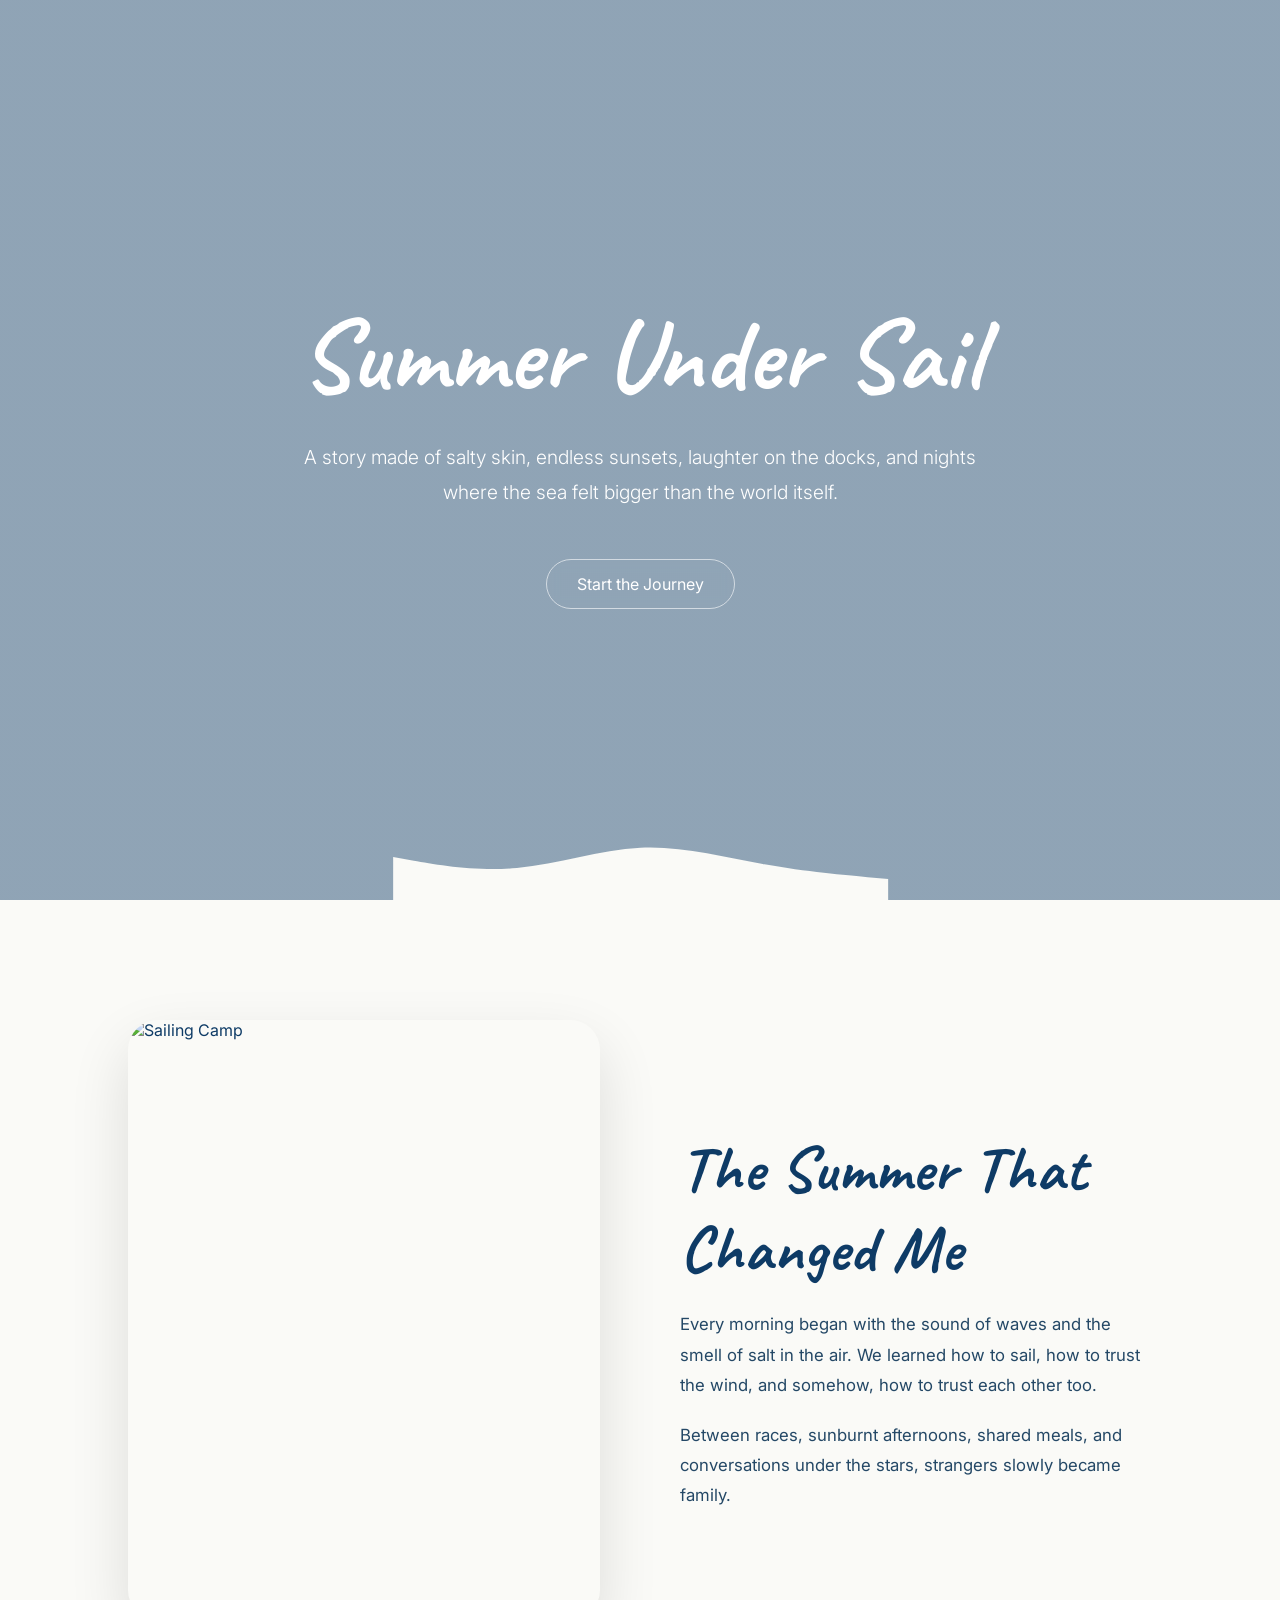
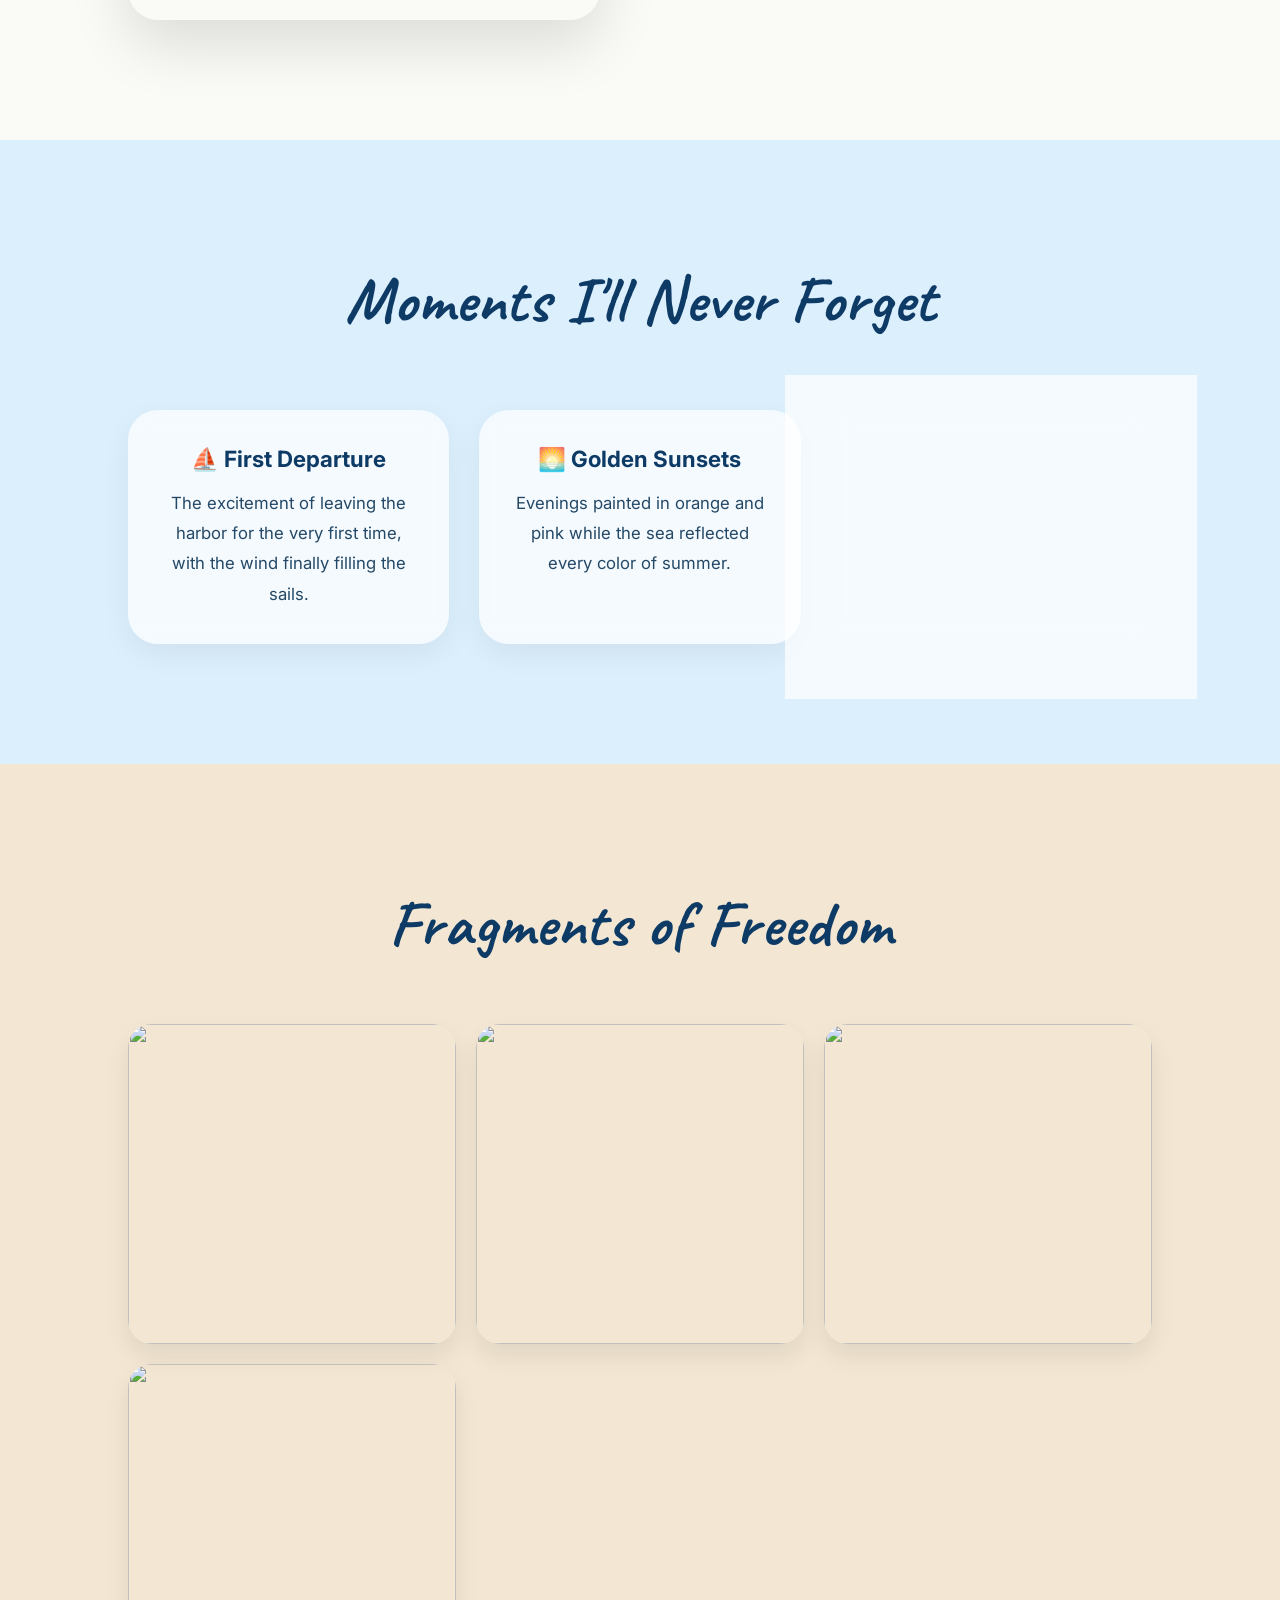
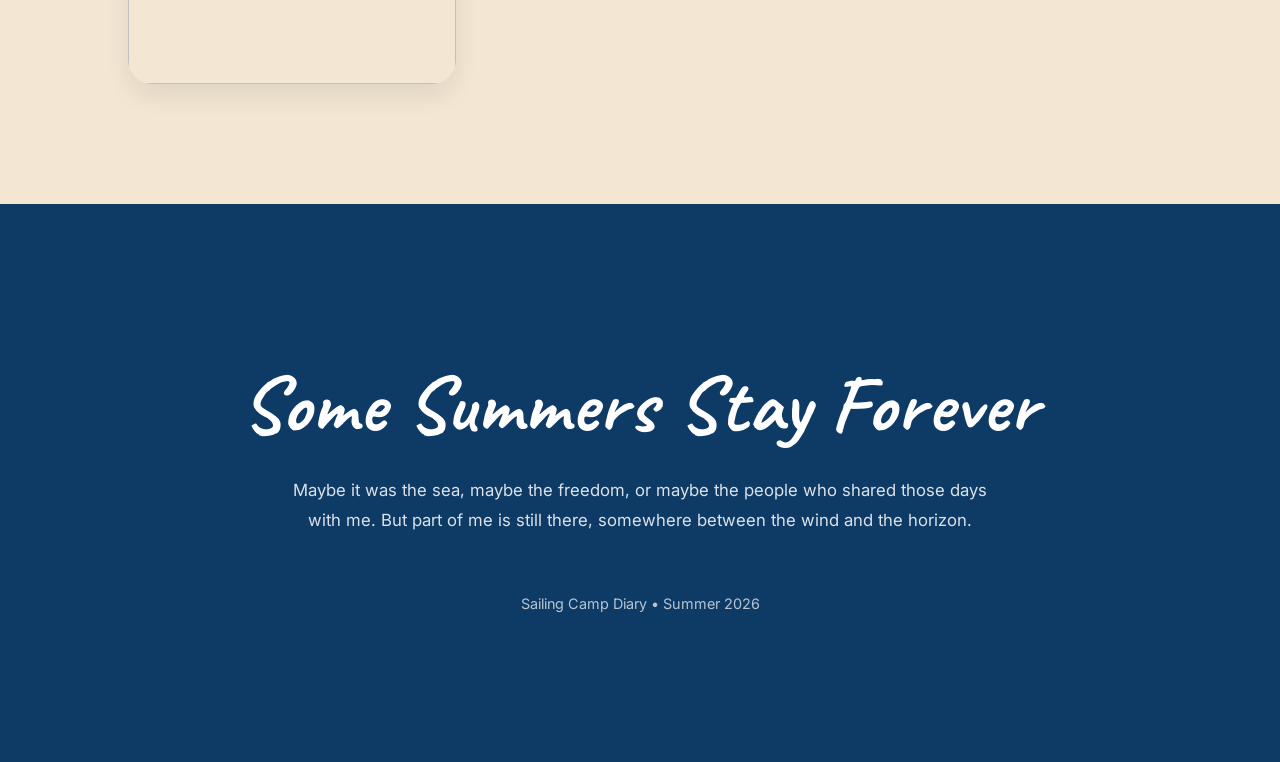
==== index.html @ 92e9aeca "Add files via upload" ====
<!DOCTYPE html>
<html lang="en">
<head>
  <meta charset="UTF-8" />
  <meta name="viewport" content="width=device-width, initial-scale=1.0"/>
  <title>Sailing Summer Diary</title>

  <!-- Google Fonts -->
  <link rel="preconnect" href="https://fonts.googleapis.com">
  <link rel="preconnect" href="https://fonts.gstatic.com" crossorigin>
  <link href="https://fonts.googleapis.com/css2?family=Caveat:wght@500;700&family=Inter:wght@300;400;500;600&display=swap" rel="stylesheet">

  <style>
    *{
      margin:0;
      padding:0;
      box-sizing:border-box;
    }

    html{
      scroll-behavior:smooth;
    }

    body{
      font-family:'Inter', sans-serif;
      background:#FAFAF7;
      color:#0E3B66;
      overflow-x:hidden;
    }

    :root{
      --ocean:#0E3B66;
      --sky:#DCEFFD;
      --white:#FAFAF7;
      --sand:#F3E7D3;
    }

    section{
      position:relative;
      padding:120px 10%;
    }

    h1,h2{
      font-family:'Caveat', cursive;
      letter-spacing:1px;
    }

    p{
      line-height:1.8;
      font-size:1.05rem;
      color:#244866;
    }

    /* HERO */

    .hero{
      min-height:100vh;
      display:flex;
      align-items:center;
      justify-content:center;
      text-align:center;
      background:
        linear-gradient(rgba(14,59,102,0.45), rgba(14,59,102,0.45)),
        url('https://images.unsplash.com/photo-1507525428034-b723cf961d3e?auto=format&fit=crop&w=1600&q=80');
      background-size:cover;
      background-position:center;
      color:white;
    }

    .hero-content{
      max-width:900px;
      animation:fadeUp 1.4s ease;
    }

    .hero h1{
      font-size:clamp(4rem, 8vw, 7rem);
      margin-bottom:20px;
    }

    .hero p{
      color:white;
      font-size:1.2rem;
      max-width:700px;
      margin:auto;
      font-weight:300;
    }

    .scroll-btn{
      margin-top:50px;
      display:inline-block;
      padding:14px 30px;
      border:1px solid rgba(255,255,255,0.6);
      border-radius:50px;
      color:white;
      text-decoration:none;
      transition:0.4s;
      backdrop-filter:blur(6px);
    }

    .scroll-btn:hover{
      background:white;
      color:var(--ocean);
    }

    /* WAVES */

    .wave{
      position:absolute;
      bottom:-1px;
      left:0;
      width:100%;
      overflow:hidden;
      line-height:0;
    }

    .wave svg{
      display:block;
      width:calc(100% + 1.3px);
      height:110px;
    }

    /* STORY SECTION */

    .story{
      background:var(--white);
      display:grid;
      grid-template-columns:1fr 1fr;
      gap:80px;
      align-items:center;
    }

    .story img{
      width:100%;
      height:600px;
      object-fit:cover;
      border-radius:30px;
      box-shadow:0 25px 60px rgba(0,0,0,0.12);
    }

    .story h2{
      font-size:4rem;
      margin-bottom:20px;
    }

    /* MEMORIES */

    .memories{
      background:var(--sky);
      text-align:center;
    }

    .memories h2{
      font-size:4rem;
      margin-bottom:20px;
    }

    .cards{
      margin-top:70px;
      display:grid;
      grid-template-columns:repeat(auto-fit,minmax(260px,1fr));
      gap:30px;
    }

    .card{
      background:rgba(255,255,255,0.7);
      padding:35px;
      border-radius:30px;
      backdrop-filter:blur(10px);
      transition:0.4s ease;
      box-shadow:0 10px 30px rgba(0,0,0,0.06);
    }

    .card:hover{
      transform:translateY(-10px);
    }

    .card h3{
      margin-bottom:15px;
      font-size:1.4rem;
    }

    /* GALLERY */

    .gallery{
      background:var(--sand);
      text-align:center;
    }

    .gallery h2{
      font-size:4rem;
      margin-bottom:60px;
    }

    .gallery-grid{
      display:grid;
      grid-template-columns:repeat(auto-fit,minmax(250px,1fr));
      gap:20px;
    }

    .gallery-grid img{
      width:100%;
      height:320px;
      object-fit:cover;
      border-radius:24px;
      transition:0.5s;
      box-shadow:0 12px 25px rgba(0,0,0,0.08);
    }

    .gallery-grid img:hover{
      transform:scale(1.03);
    }

    /* FINAL */

    .final{
      background:var(--ocean);
      color:white;
      text-align:center;
      padding:150px 10%;
    }

    .final h2{
      font-size:5rem;
      margin-bottom:20px;
    }

    .final p{
      color:rgba(255,255,255,0.85);
      max-width:700px;
      margin:auto;
    }

    footer{
      margin-top:60px;
      opacity:0.7;
      font-size:0.9rem;
    }

    /* ANIMATIONS */

    @keyframes fadeUp{
      from{
        opacity:0;
        transform:translateY(40px);
      }
      to{
        opacity:1;
        transform:translateY(0);
      }
    }

    .reveal{
      opacity:0;
      transform:translateY(40px);
      transition:1s ease;
    }

    .reveal.active{
      opacity:1;
      transform:translateY(0);
    }

    /* RESPONSIVE */

    @media(max-width:900px){

      section{
        padding:90px 8%;
      }

      .story{
        grid-template-columns:1fr;
      }

      .story img{
        height:450px;
      }

      .hero h1{
        font-size:4.5rem;
      }

      .story h2,
      .memories h2,
      .gallery h2,
      .final h2{
        font-size:3rem;
      }
    }

  </style>
</head>

<body>

  <!-- HERO -->

  <section class="hero">

    <div class="hero-content">
      <h1>Summer Under Sail</h1>

      <p>
        A story made of salty skin, endless sunsets, laughter on the docks,
        and nights where the sea felt bigger than the world itself.
      </p>

      <a href="#story" class="scroll-btn">Start the Journey</a>
    </div>

    <div class="wave">
      <svg viewBox="0 0 1440 320">
        <path fill="#FAFAF7" fill-opacity="1"
          d="M0,192L60,202.7C120,213,240,235,360,224C480,213,600,171,720,165.3C840,160,960,192,1080,213.3C1200,235,1320,245,1380,250.7L1440,256L1440,320L0,320Z">
        </path>
      </svg>
    </div>

  </section>

  <!-- STORY -->

  <section class="story reveal" id="story">

    <img src="https://images.unsplash.com/photo-1500375592092-40eb2168fd21?auto=format&fit=crop&w=1000&q=80" alt="Sailing Camp">

    <div>
      <h2>The Summer That Changed Me</h2>

      <p>
        Every morning began with the sound of waves and the smell of salt in the air.
        We learned how to sail, how to trust the wind, and somehow,
        how to trust each other too.
      </p>

      <br>

      <p>
        Between races, sunburnt afternoons, shared meals,
        and conversations under the stars,
        strangers slowly became family.
      </p>
    </div>

  </section>

  <!-- MEMORIES -->

  <section class="memories reveal">

    <h2>Moments I'll Never Forget</h2>

    <div class="cards">

      <div class="card">
        <h3>⛵ First Departure</h3>
        <p>
          The excitement of leaving the harbor for the very first time,
          with the wind finally filling the sails.
        </p>
      </div>

      <div class="card">
        <h3>🌅 Golden Sunsets</h3>
        <p>
          Evenings painted in orange and pink while the sea reflected every color of summer.
        </p>
      </div>

      <div class="card">
        <h3>🌊 Midnight Talks</h3>
        <p>
          Sitting near the beach at night, talking for hours while listening to the waves.
        </p>
      </div>

    </div>

  </section>

  <!-- GALLERY -->

  <section class="gallery reveal">

    <h2>Fragments of Freedom</h2>

    <div class="gallery-grid">

      <img src="https://images.unsplash.com/photo-1493558103817-58b2924bce98?auto=format&fit=crop&w=800&q=80" alt="">
      <img src="https://images.unsplash.com/photo-1506744038136-46273834b3fb?auto=format&fit=crop&w=800&q=80" alt="">
      <img src="https://images.unsplash.com/photo-1507525428034-b723cf961d3e?auto=format&fit=crop&w=800&q=80" alt="">
      <img src="https://images.unsplash.com/photo-1519046904884-53103b34b206?auto=format&fit=crop&w=800&q=80" alt="">

    </div>

  </section>

  <!-- FINAL -->

  <section class="final reveal">

    <h2>Some Summers Stay Forever</h2>

    <p>
      Maybe it was the sea, maybe the freedom,
      or maybe the people who shared those days with me.
      But part of me is still there,
      somewhere between the wind and the horizon.
    </p>

    <footer>
      Sailing Camp Diary • Summer 2026
    </footer>

  </section>

  <script>
    const reveals = document.querySelectorAll(".reveal");

    window.addEventListener("scroll", () => {
      reveals.forEach(section => {
        const top = section.getBoundingClientRect().top;
        const windowHeight = window.innerHeight;

        if(top < windowHeight - 100){
          section.classList.add("active");
        }
      });
    });
  </script>

</body>
</html>
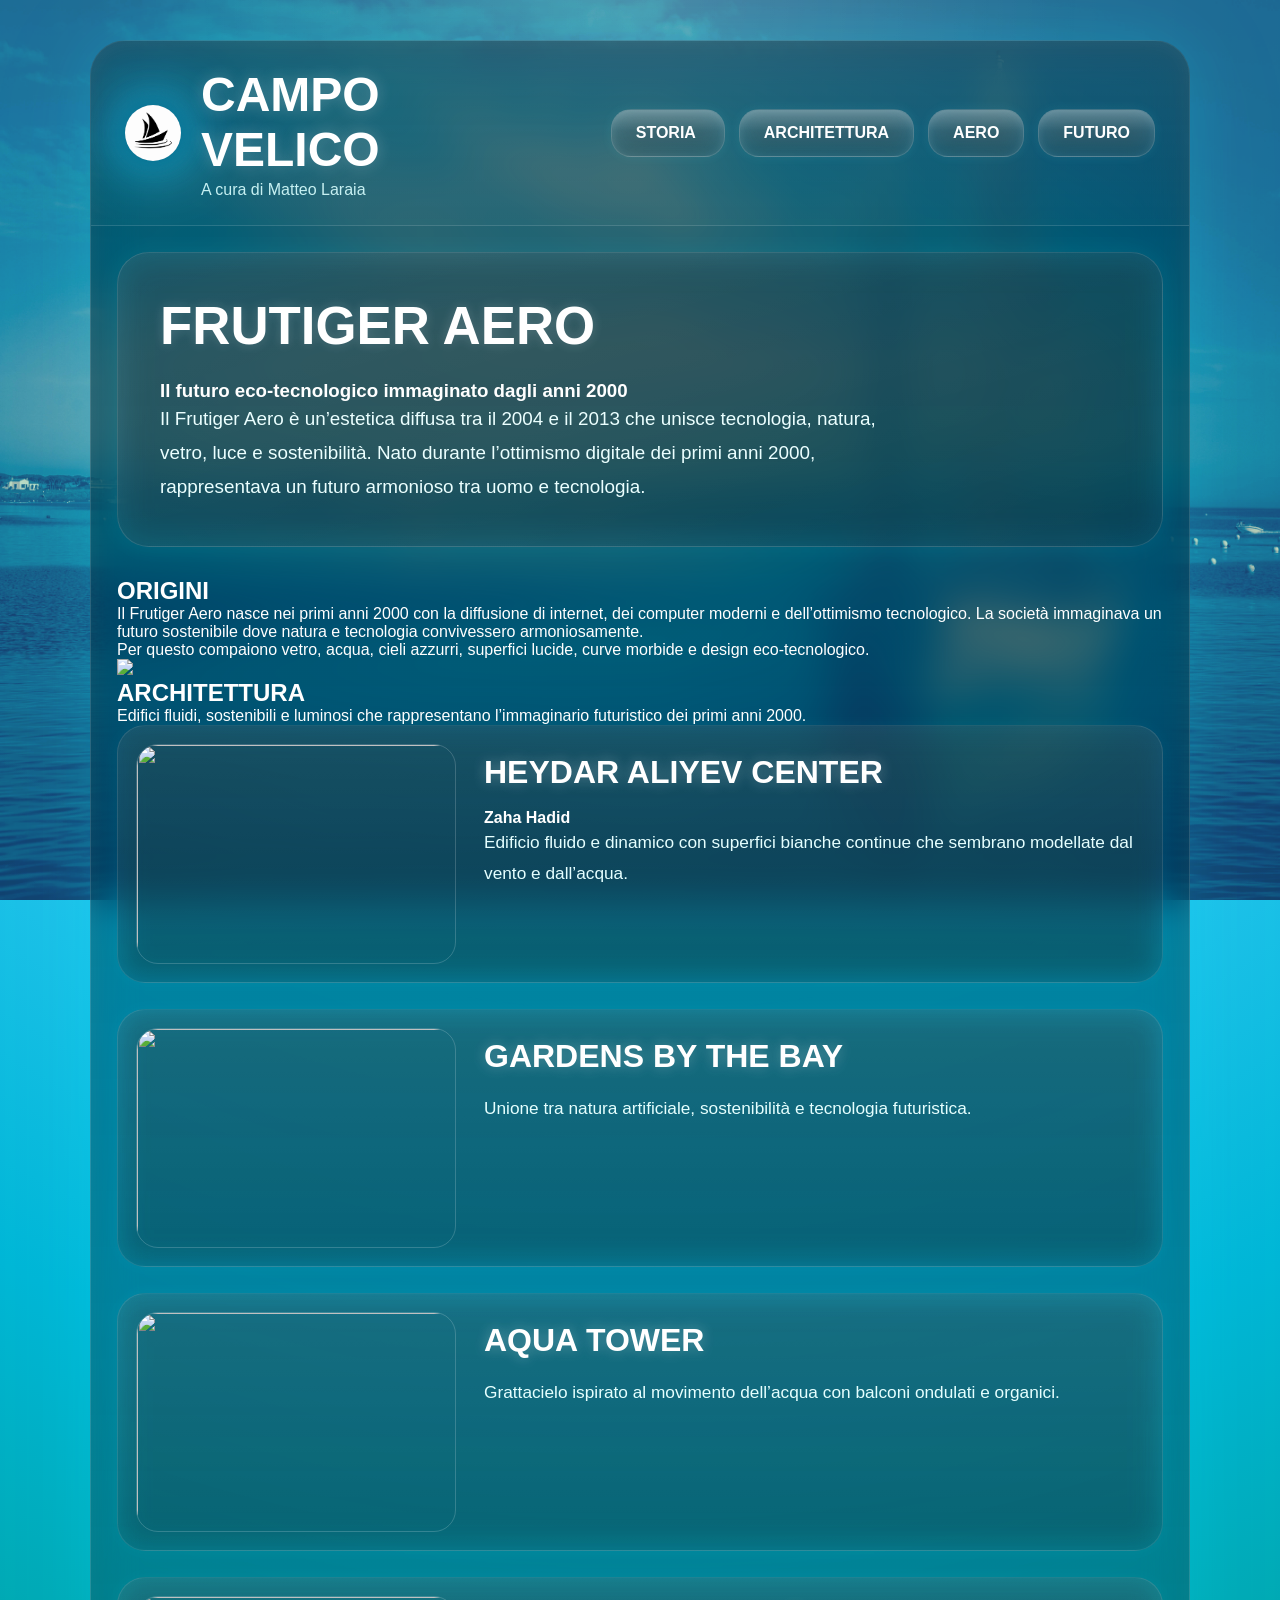
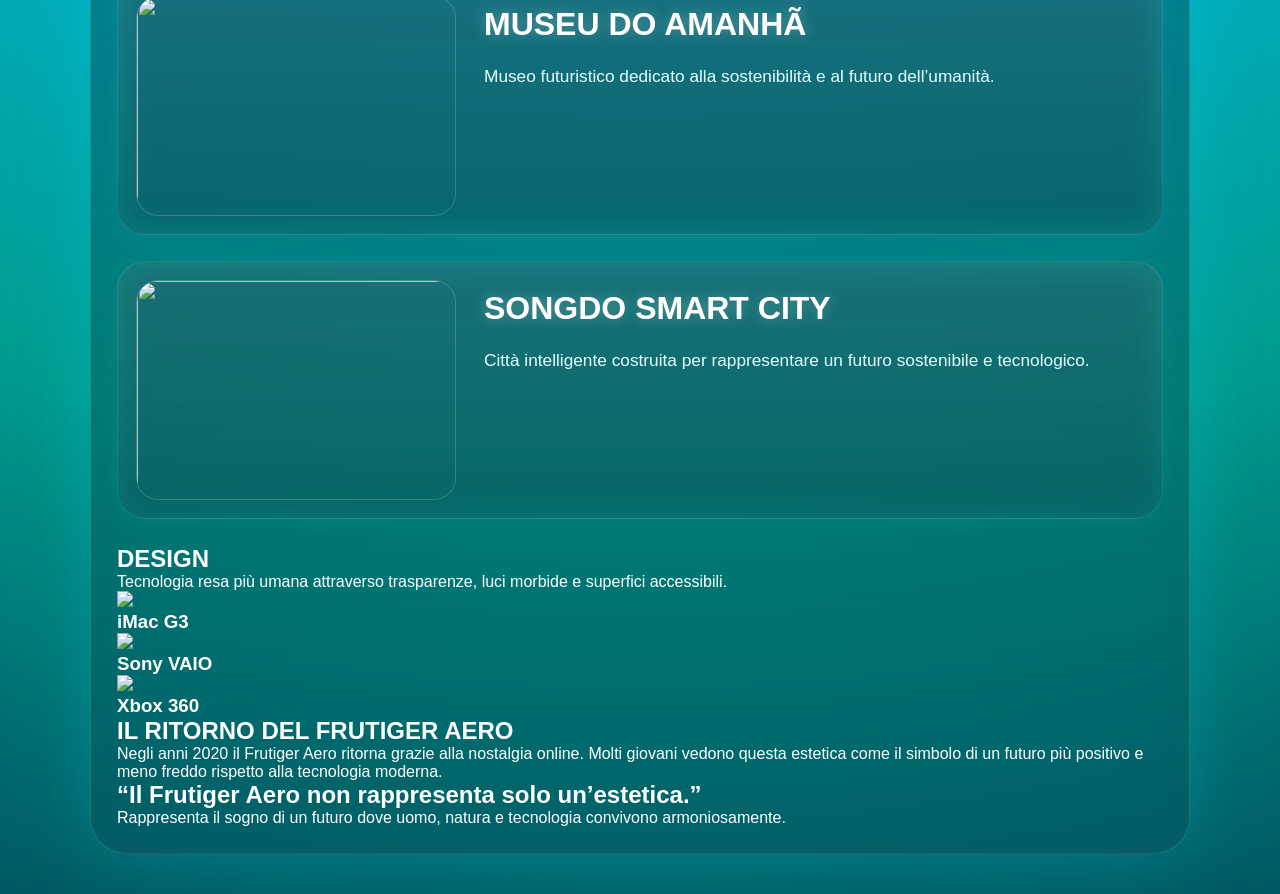
==== commit 95a7917c: "Add files via upload" ====
--- a/index.html
+++ b/index.html
@@ -1,433 +1,276 @@
 <!DOCTYPE html>
-<html lang="en">
-<head>
-  <meta charset="UTF-8" />
-  <meta name="viewport" content="width=device-width, initial-scale=1.0"/>
-  <title>Sailing Summer Diary</title>
-
-  <!-- Google Fonts -->
-  <link rel="preconnect" href="https://fonts.googleapis.com">
-  <link rel="preconnect" href="https://fonts.gstatic.com" crossorigin>
-  <link href="https://fonts.googleapis.com/css2?family=Caveat:wght@500;700&family=Inter:wght@300;400;500;600&display=swap" rel="stylesheet">
-
-  <style>
-    *{
-      margin:0;
-      padding:0;
-      box-sizing:border-box;
-    }
-
-    html{
-      scroll-behavior:smooth;
-    }
-
-    body{
-      font-family:'Inter', sans-serif;
-      background:#FAFAF7;
-      color:#0E3B66;
-      overflow-x:hidden;
-    }
-
-    :root{
-      --ocean:#0E3B66;
-      --sky:#DCEFFD;
-      --white:#FAFAF7;
-      --sand:#F3E7D3;
-    }
-
-    section{
-      position:relative;
-      padding:120px 10%;
-    }
-
-    h1,h2{
-      font-family:'Caveat', cursive;
-      letter-spacing:1px;
-    }
-
-    p{
-      line-height:1.8;
-      font-size:1.05rem;
-      color:#244866;
-    }
-
-    /* HERO */
-
-    .hero{
-      min-height:100vh;
-      display:flex;
-      align-items:center;
-      justify-content:center;
-      text-align:center;
-      background:
-        linear-gradient(rgba(14,59,102,0.45), rgba(14,59,102,0.45)),
-        url('https://images.unsplash.com/photo-1507525428034-b723cf961d3e?auto=format&fit=crop&w=1600&q=80');
-      background-size:cover;
-      background-position:center;
-      color:white;
-    }
-
-    .hero-content{
-      max-width:900px;
-      animation:fadeUp 1.4s ease;
-    }
-
-    .hero h1{
-      font-size:clamp(4rem, 8vw, 7rem);
-      margin-bottom:20px;
-    }
-
-    .hero p{
-      color:white;
-      font-size:1.2rem;
-      max-width:700px;
-      margin:auto;
-      font-weight:300;
-    }
-
-    .scroll-btn{
-      margin-top:50px;
-      display:inline-block;
-      padding:14px 30px;
-      border:1px solid rgba(255,255,255,0.6);
-      border-radius:50px;
-      color:white;
-      text-decoration:none;
-      transition:0.4s;
-      backdrop-filter:blur(6px);
-    }
-
-    .scroll-btn:hover{
-      background:white;
-      color:var(--ocean);
-    }
-
-    /* WAVES */
-
-    .wave{
-      position:absolute;
-      bottom:-1px;
-      left:0;
-      width:100%;
-      overflow:hidden;
-      line-height:0;
-    }
-
-    .wave svg{
-      display:block;
-      width:calc(100% + 1.3px);
-      height:110px;
-    }
-
-    /* STORY SECTION */
-
-    .story{
-      background:var(--white);
-      display:grid;
-      grid-template-columns:1fr 1fr;
-      gap:80px;
-      align-items:center;
-    }
-
-    .story img{
-      width:100%;
-      height:600px;
-      object-fit:cover;
-      border-radius:30px;
-      box-shadow:0 25px 60px rgba(0,0,0,0.12);
-    }
-
-    .story h2{
-      font-size:4rem;
-      margin-bottom:20px;
-    }
-
-    /* MEMORIES */
-
-    .memories{
-      background:var(--sky);
-      text-align:center;
-    }
-
-    .memories h2{
-      font-size:4rem;
-      margin-bottom:20px;
-    }
-
-    .cards{
-      margin-top:70px;
-      display:grid;
-      grid-template-columns:repeat(auto-fit,minmax(260px,1fr));
-      gap:30px;
-    }
-
-    .card{
-      background:rgba(255,255,255,0.7);
-      padding:35px;
-      border-radius:30px;
-      backdrop-filter:blur(10px);
-      transition:0.4s ease;
-      box-shadow:0 10px 30px rgba(0,0,0,0.06);
-    }
-
-    .card:hover{
-      transform:translateY(-10px);
-    }
-
-    .card h3{
-      margin-bottom:15px;
-      font-size:1.4rem;
-    }
-
-    /* GALLERY */
-
-    .gallery{
-      background:var(--sand);
-      text-align:center;
-    }
-
-    .gallery h2{
-      font-size:4rem;
-      margin-bottom:60px;
-    }
-
-    .gallery-grid{
-      display:grid;
-      grid-template-columns:repeat(auto-fit,minmax(250px,1fr));
-      gap:20px;
-    }
-
-    .gallery-grid img{
-      width:100%;
-      height:320px;
-      object-fit:cover;
-      border-radius:24px;
-      transition:0.5s;
-      box-shadow:0 12px 25px rgba(0,0,0,0.08);
-    }
-
-    .gallery-grid img:hover{
-      transform:scale(1.03);
-    }
-
-    /* FINAL */
-
-    .final{
-      background:var(--ocean);
-      color:white;
-      text-align:center;
-      padding:150px 10%;
-    }
-
-    .final h2{
-      font-size:5rem;
-      margin-bottom:20px;
-    }
-
-    .final p{
-      color:rgba(255,255,255,0.85);
-      max-width:700px;
-      margin:auto;
-    }
-
-    footer{
-      margin-top:60px;
-      opacity:0.7;
-      font-size:0.9rem;
-    }
-
-    /* ANIMATIONS */
-
-    @keyframes fadeUp{
-      from{
-        opacity:0;
-        transform:translateY(40px);
-      }
-      to{
-        opacity:1;
-        transform:translateY(0);
-      }
-    }
-
-    .reveal{
-      opacity:0;
-      transform:translateY(40px);
-      transition:1s ease;
-    }
-
-    .reveal.active{
-      opacity:1;
-      transform:translateY(0);
-    }
-
-    /* RESPONSIVE */
-
-    @media(max-width:900px){
-
-      section{
-        padding:90px 8%;
-      }
-
-      .story{
-        grid-template-columns:1fr;
-      }
-
-      .story img{
-        height:450px;
-      }
-
-      .hero h1{
-        font-size:4.5rem;
-      }
-
-      .story h2,
-      .memories h2,
-      .gallery h2,
-      .final h2{
-        font-size:3rem;
-      }
-    }
-
-  </style>
-</head>
-
-<body>
-
-  <!-- HERO -->
-
-  <section class="hero">
-
-    <div class="hero-content">
-      <h1>Summer Under Sail</h1>
-
-      <p>
-        A story made of salty skin, endless sunsets, laughter on the docks,
-        and nights where the sea felt bigger than the world itself.
-      </p>
-
-      <a href="#story" class="scroll-btn">Start the Journey</a>
+<html lang="it">
+  <head>
+    <meta charset="UTF-8" />
+    <meta name="viewport" content="width=device-width, initial-scale=1.0" />
+    <title>Campo Velico</title>
+    <link rel="stylesheet" href="index.css" />
+  </head>
+
+  <body>
+<!-- INTRO ANIMATION -->
+<div class="intro">
+  <div class="zoom-scene">
+  <div class="intro-grid">
+  <div></div>
+  <div></div>
+  <div></div>
+  <div></div>
+  <div></div>
+  <div></div>
+  <div></div>
+  <div></div>
+  <div></div>
+</div>
+    <img src="Logo Intro.png" alt="Logo" class="intro-logo" />
+  </div>
+</div>
+    <div class="bg-overlay"></div>
+    <div class="bubble bubble1"></div>
+    <div class="bubble bubble2"></div>
+    <div class="bubble bubble3"></div>
+
+    <div class="window">
+      <header class="topbar">
+        <div class="logo-section">
+          <div class="logo-glow">&nbsp;</div>
+
+          <div>
+            <h1>CAMPO&nbsp;&nbsp;</h1>
+            <h1>VELICO&nbsp; </h1>
+<p>A cura di Matteo Laraia</p>
+          </div>
+        </div>
+
+        <nav>
+          <a href="#">STORIA&nbsp;</a>
+          <a href="#">ARCHITETTURA</a>
+          <a href="#">AERO</a>
+          <a href="#">FUTURO</a>
+        </nav>
+      </header>
+
+      <div class="layout">
+
+        <main>
+<!-- HERO -->
+
+<section class="hero" id="home">
+
+<div class="hero-glow"></div>
+
+<h2>FRUTIGER AERO</h2>
+
+<h3>Il futuro eco-tecnologico immaginato dagli anni 2000</h3>
+
+<p>
+Il Frutiger Aero è un’estetica diffusa tra il 2004 e il 2013 che unisce
+tecnologia, natura, vetro, luce e sostenibilità.
+Nato durante l’ottimismo digitale dei primi anni 2000,
+rappresentava un futuro armonioso tra uomo e tecnologia.
+</p>
+
+</section>
+
+<!-- ORIGINI -->
+
+<section class="immersive-section" id="origini">
+
+<div class="section-text">
+
+<h2>ORIGINI</h2>
+
+<p>
+Il Frutiger Aero nasce nei primi anni 2000 con la diffusione di internet,
+dei computer moderni e dell’ottimismo tecnologico.
+La società immaginava un futuro sostenibile dove natura e tecnologia convivessero armoniosamente.
+</p>
+
+<p>
+Per questo compaiono vetro, acqua, cieli azzurri,
+superfici lucide, curve morbide e design eco-tecnologico.
+</p>
+
+</div>
+
+<div class="section-image">
+
+<img src="https://images.unsplash.com/photo-1494526585095-c41746248156?q=80&w=1400&auto=format&fit=crop">
+
+</div>
+
+</section>
+
+<!-- ARCHITETTURA -->
+
+<section class="section-title" id="architettura">
+
+<h2>ARCHITETTURA</h2>
+
+<p>
+Edifici fluidi, sostenibili e luminosi che rappresentano
+l’immaginario futuristico dei primi anni 2000.
+</p>
+
+</section>
+
+<section class="card large-card">
+
+<img src="https://images.unsplash.com/photo-1511818966892-d7d671e672a2?q=80&w=1200&auto=format&fit=crop">
+
+<div class="card-text">
+
+<h3>HEYDAR ALIYEV CENTER</h3>
+
+<h4>Zaha Hadid</h4>
+
+<p>
+Edificio fluido e dinamico con superfici bianche continue
+che sembrano modellate dal vento e dall’acqua.
+</p>
+
+</div>
+
+</section>
+
+<section class="card large-card">
+
+<img src="https://images.unsplash.com/photo-1525625293386-3f8f99389edd?q=80&w=1200&auto=format&fit=crop">
+
+<div class="card-text">
+
+<h3>GARDENS BY THE BAY</h3>
+
+<p>
+Unione tra natura artificiale, sostenibilità e tecnologia futuristica.
+</p>
+
+</div>
+
+</section>
+
+<section class="card large-card">
+
+<img src="https://images.unsplash.com/photo-1479839672679-a46483c0e7c8?q=80&w=1200&auto=format&fit=crop">
+
+<div class="card-text">
+
+<h3>AQUA TOWER</h3>
+
+<p>
+Grattacielo ispirato al movimento dell’acqua
+con balconi ondulati e organici.
+</p>
+
+</div>
+
+</section>
+
+<section class="card large-card">
+
+<img src="https://images.unsplash.com/photo-1518005020951-eccb494ad742?q=80&w=1200&auto=format&fit=crop">
+
+<div class="card-text">
+
+<h3>MUSEU DO AMANHÃ</h3>
+
+<p>
+Museo futuristico dedicato alla sostenibilità
+e al futuro dell’umanità.
+</p>
+
+</div>
+
+</section>
+
+<section class="card large-card">
+
+<img src="https://images.unsplash.com/photo-1486406146926-c627a92ad1ab?q=80&w=1200&auto=format&fit=crop">
+
+<div class="card-text">
+
+<h3>SONGDO SMART CITY</h3>
+
+<p>
+Città intelligente costruita per rappresentare
+un futuro sostenibile e tecnologico.
+</p>
+
+</div>
+
+</section>
+
+<!-- DESIGN -->
+
+<section class="section-title" id="design">
+
+<h2>DESIGN</h2>
+
+<p>
+Tecnologia resa più umana attraverso trasparenze,
+luci morbide e superfici accessibili.
+</p>
+
+</section>
+
+<div class="design-grid">
+
+<div class="design-card">
+
+<img src="https://upload.wikimedia.org/wikipedia/commons/7/7b/IMac_G3_Bondi_Blue%2C_graphite%2C_flower_power%2C_indigo.jpg">
+
+<h3>iMac G3</h3>
+
+</div>
+
+<div class="design-card">
+
+<img src="https://upload.wikimedia.org/wikipedia/commons/0/05/Sony_Vaio.jpg">
+
+<h3>Sony VAIO</h3>
+
+</div>
+
+<div class="design-card">
+
+<img src="https://upload.wikimedia.org/wikipedia/commons/0/03/Xbox-360-Pro-wController.jpg">
+
+<h3>Xbox 360</h3>
+
+</div>
+
+</div>
+
+<!-- RITORNO -->
+
+<section class="return-section" id="ritorno">
+
+<h2>IL RITORNO DEL FRUTIGER AERO</h2>
+
+<p>
+Negli anni 2020 il Frutiger Aero ritorna grazie alla nostalgia online.
+Molti giovani vedono questa estetica come il simbolo
+di un futuro più positivo e meno freddo rispetto alla tecnologia moderna.
+</p>
+
+</section>
+
+<!-- FINALE -->
+
+<section class="final-section">
+
+<h2>
+“Il Frutiger Aero non rappresenta solo un’estetica.”
+</h2>
+
+<p>
+Rappresenta il sogno di un futuro dove uomo,
+natura e tecnologia convivono armoniosamente.
+</p>
+
+</section>
+        </main>
+      </div>
     </div>
-
-    <div class="wave">
-      <svg viewBox="0 0 1440 320">
-        <path fill="#FAFAF7" fill-opacity="1"
-          d="M0,192L60,202.7C120,213,240,235,360,224C480,213,600,171,720,165.3C840,160,960,192,1080,213.3C1200,235,1320,245,1380,250.7L1440,256L1440,320L0,320Z">
-        </path>
-      </svg>
-    </div>
-
-  </section>
-
-  <!-- STORY -->
-
-  <section class="story reveal" id="story">
-
-    <img src="https://images.unsplash.com/photo-1500375592092-40eb2168fd21?auto=format&fit=crop&w=1000&q=80" alt="Sailing Camp">
-
-    <div>
-      <h2>The Summer That Changed Me</h2>
-
-      <p>
-        Every morning began with the sound of waves and the smell of salt in the air.
-        We learned how to sail, how to trust the wind, and somehow,
-        how to trust each other too.
-      </p>
-
-      <br>
-
-      <p>
-        Between races, sunburnt afternoons, shared meals,
-        and conversations under the stars,
-        strangers slowly became family.
-      </p>
-    </div>
-
-  </section>
-
-  <!-- MEMORIES -->
-
-  <section class="memories reveal">
-
-    <h2>Moments I'll Never Forget</h2>
-
-    <div class="cards">
-
-      <div class="card">
-        <h3>⛵ First Departure</h3>
-        <p>
-          The excitement of leaving the harbor for the very first time,
-          with the wind finally filling the sails.
-        </p>
-      </div>
-
-      <div class="card">
-        <h3>🌅 Golden Sunsets</h3>
-        <p>
-          Evenings painted in orange and pink while the sea reflected every color of summer.
-        </p>
-      </div>
-
-      <div class="card">
-        <h3>🌊 Midnight Talks</h3>
-        <p>
-          Sitting near the beach at night, talking for hours while listening to the waves.
-        </p>
-      </div>
-
-    </div>
-
-  </section>
-
-  <!-- GALLERY -->
-
-  <section class="gallery reveal">
-
-    <h2>Fragments of Freedom</h2>
-
-    <div class="gallery-grid">
-
-      <img src="https://images.unsplash.com/photo-1493558103817-58b2924bce98?auto=format&fit=crop&w=800&q=80" alt="">
-      <img src="https://images.unsplash.com/photo-1506744038136-46273834b3fb?auto=format&fit=crop&w=800&q=80" alt="">
-      <img src="https://images.unsplash.com/photo-1507525428034-b723cf961d3e?auto=format&fit=crop&w=800&q=80" alt="">
-      <img src="https://images.unsplash.com/photo-1519046904884-53103b34b206?auto=format&fit=crop&w=800&q=80" alt="">
-
-    </div>
-
-  </section>
-
-  <!-- FINAL -->
-
-  <section class="final reveal">
-
-    <h2>Some Summers Stay Forever</h2>
-
-    <p>
-      Maybe it was the sea, maybe the freedom,
-      or maybe the people who shared those days with me.
-      But part of me is still there,
-      somewhere between the wind and the horizon.
-    </p>
-
-    <footer>
-      Sailing Camp Diary • Summer 2026
-    </footer>
-
-  </section>
-
-  <script>
-    const reveals = document.querySelectorAll(".reveal");
-
-    window.addEventListener("scroll", () => {
-      reveals.forEach(section => {
-        const top = section.getBoundingClientRect().top;
-        const windowHeight = window.innerHeight;
-
-        if(top < windowHeight - 100){
-          section.classList.add("active");
-        }
-      });
-    });
-  </script>
-
-</body>
-</html>+  </body>
+</html>
--- a/index.css
+++ b/index.css
@@ -0,0 +1,759 @@
+* {
+  margin: 0;
+  padding: 0;
+  box-sizing: border-box;
+}
+
+body {
+  font-family: Trebuchet MS, sans-serif;
+  min-height: 100vh;
+  overflow-x: hidden;
+  color: white;
+
+  background: radial-gradient(
+    circle at top,
+    #d8fff6 0%,
+    #7ee8ff 18%,
+    #3ccfff 40%,
+    #1bd59d 70%,
+    #006d77 100%
+  );
+
+  position: relative;
+}
+
+/* ===== CONTENITORE ===== */
+
+.window {
+  width: 1100px;
+  margin: 40px auto;
+
+  border-radius: 38px;
+
+  background: linear-gradient(
+    to bottom,
+    rgba(255, 255, 255, 0.14),
+    rgba(255, 255, 255, 0.05)
+  );
+
+  backdrop-filter: blur(24px) saturate(1.8);
+
+  -webkit-backdrop-filter: blur(24px) saturate(1.8);
+
+  border: 1px solid rgba(255, 255, 255, 0.28);
+
+  box-shadow: 0 0 70px rgba(0, 255, 255, 0.18),
+    0 0 120px rgba(0, 255, 170, 0.12), inset 0 0 35px rgba(255, 255, 255, 0.1);
+
+  overflow: hidden;
+}
+
+/* ===== HEADER ===== */
+
+.topbar {
+  display: flex;
+  justify-content: space-between;
+  align-items: center;
+
+  padding: 26px 34px;
+
+  background: linear-gradient(
+    to bottom,
+    rgba(255, 255, 255, 0.22),
+    rgba(255, 255, 255, 0.05)
+  );
+
+  border-bottom: 1px solid rgba(255, 255, 255, 0.2);
+}
+
+.logo-section {
+  display: flex;
+  align-items: center;
+  gap: 20px;
+}
+
+.logo-glow {
+  width: 56px;
+  height: 56px;
+  border-radius: 50%;
+
+  background: url("Logo.png");
+
+  box-shadow: 0 0 40px #05c3f7, 0 0 70px #016c8a, 0 0 90px #4ed8ff;
+}
+
+.logo-section h1 {
+  font-size: 3rem;
+  font-weight: bold;
+
+  text-shadow: 0 0 20px rgba(255, 255, 255, 0.45),
+    0 0 35px rgba(120, 255, 255, 0.2);
+}
+
+.logo-section p {
+  opacity: 0.9;
+  margin-top: 4px;
+}
+
+/* ===== MENU TOP ===== */
+
+nav {
+  display: flex;
+  gap: 14px;
+}
+
+nav a {
+  text-decoration: none;
+  color: white;
+
+  padding: 14px 24px;
+
+  border-radius: 20px;
+
+  background: linear-gradient(
+    to bottom,
+    rgba(255, 255, 255, 0.3),
+    rgba(255, 255, 255, 0.08)
+  );
+
+  backdrop-filter: blur(18px) saturate(1.8);
+
+  -webkit-backdrop-filter: blur(18px) saturate(1.8);
+
+  border: 1px solid rgba(255, 255, 255, 0.34);
+
+  box-shadow: 0 0 20px rgba(120, 255, 255, 0.16),
+    inset 0 1px 14px rgba(255, 255, 255, 0.3);
+
+  transition: 0.3s;
+
+  position: relative;
+  overflow: hidden;
+
+  font-weight: bold;
+}
+
+nav a::before {
+  content: "";
+
+  position: absolute;
+
+  left: 0;
+  right: 0;
+  top: 0;
+
+  height: 48%;
+
+  background: linear-gradient(
+    to bottom,
+    rgba(255, 255, 255, 0.42),
+    transparent
+  );
+}
+
+nav a:hover {
+  transform: translateY(-3px) scale(1.03);
+
+  background: linear-gradient(
+    to bottom,
+    rgba(255, 255, 255, 0.38),
+    rgba(120, 255, 240, 0.1)
+  );
+}
+
+/* ===== LAYOUT ===== */
+
+.content {
+  display: flex;
+}
+
+/* ===== MAIN ===== */
+
+main {
+  flex: 1;
+  padding: 26px;
+}
+
+/* ===== HERO ===== */
+
+.hero {
+  padding: 42px;
+
+  border-radius: 34px;
+
+  margin-bottom: 30px;
+
+  background: linear-gradient(
+    to bottom right,
+    rgba(255, 255, 255, 0.18),
+    rgba(255, 255, 255, 0.05)
+  );
+
+  backdrop-filter: blur(24px) saturate(1.7);
+
+  border: 1px solid rgba(255, 255, 255, 0.25);
+
+  box-shadow: 0 0 40px rgba(0, 255, 255, 0.14),
+    inset 0 0 20px rgba(255, 255, 255, 0.12);
+
+  position: relative;
+  overflow: hidden;
+}
+
+.hero h2 {
+  font-size: 3.3rem;
+  margin-bottom: 24px;
+
+  text-shadow: 0 0 18px rgba(255, 255, 255, 0.4),
+    0 0 28px rgba(120, 255, 255, 0.18);
+}
+
+.hero p {
+  font-size: 1.2rem;
+  line-height: 1.8;
+  max-width: 760px;
+}
+
+/* ===== CARD ===== */
+
+.card {
+  display: flex;
+  gap: 28px;
+
+  padding: 18px;
+
+  border-radius: 30px;
+
+  margin-bottom: 26px;
+
+  background: linear-gradient(
+    to bottom,
+    rgba(255, 255, 255, 0.15),
+    rgba(255, 255, 255, 0.04)
+  );
+
+  backdrop-filter: blur(22px) saturate(1.8);
+
+  border: 1px solid rgba(255, 255, 255, 0.24);
+
+  box-shadow: 0 0 35px rgba(0, 255, 255, 0.12),
+    inset 0 0 18px rgba(255, 255, 255, 0.1);
+
+  transition: 0.35s;
+}
+
+.card:hover {
+  transform: translateY(-5px) scale(1.01);
+}
+
+.card img {
+  width: 320px;
+  height: 220px;
+  object-fit: cover;
+
+  border-radius: 24px;
+
+  border: 1px solid rgba(255, 255, 255, 0.3);
+}
+
+.card-text {
+  padding-top: 10px;
+}
+
+.card-text h3 {
+  font-size: 2.1rem;
+  margin-bottom: 18px;
+
+  text-shadow: 0 0 14px rgba(255, 255, 255, 0.3);
+}
+
+.card-text p {
+  line-height: 1.8;
+  font-size: 1.1rem;
+}
+* {
+  margin: 0;
+  padding: 0;
+  box-sizing: border-box;
+}
+
+body {
+  font-family: Trebuchet MS, sans-serif;
+  min-height: 100vh;
+  overflow-x: hidden;
+  color: white;
+
+  background: radial-gradient(
+    circle at top,
+    #92f0ff 0%,
+    #42cfff 25%,
+    #00b7d6 55%,
+    #009c8f 80%,
+    #005962 100%
+  );
+
+  position: relative;
+}
+
+/* ===== SFONDO NATURA ===== */
+
+.bg-overlay {
+  position: fixed;
+  inset: 0;
+
+  background: url("Background.jpg") 
+    center/cover no-repeat;
+
+  opacity: 0.70;
+
+  filter: saturate(1.4) brightness(1.0) contrast(0.9);
+
+  z-index: -5;
+}
+
+/* ===== GLOW GENERALE ===== */
+
+body::after {
+  content: "";
+  position: fixed;
+  inset: 0;
+
+  background: radial-gradient(
+    circle at top,
+    rgba(255, 255, 255, 0.12),
+    transparent 40%
+  );
+
+  pointer-events: none;
+  z-index: -4;
+}
+
+/* ===== FINESTRA PRINCIPALE ===== */
+
+.window {
+  width: 1100px;
+  margin: 40px auto;
+
+  border-radius: 36px;
+
+  background: linear-gradient(
+    to bottom,
+    rgba(0, 40, 50, 0.55),
+    rgba(0, 70, 80, 0.38)
+  );
+
+  backdrop-filter: blur(20px) saturate(1.4);
+
+  border: 1px solid rgba(255, 255, 255, 0.15);
+
+  box-shadow: 0 0 60px rgba(0, 255, 255, 0.15),
+    0 0 120px rgba(0, 180, 255, 0.08), inset 0 0 20px rgba(255, 255, 255, 0.04);
+
+  overflow: hidden;
+}
+
+/* ===== HEADER ===== */
+
+.topbar {
+  display: flex;
+  justify-content: space-between;
+  align-items: center;
+
+  padding: 26px 34px;
+
+  background: linear-gradient(
+    to bottom,
+    rgba(255, 255, 255, 0.08),
+    rgba(255, 255, 255, 0.02)
+  );
+
+  border-bottom: 1px solid rgba(255, 255, 255, 0.08);
+}
+
+/* ===== LOGO ===== */
+
+.logo-section {
+  display: flex;
+  align-items: center;
+  gap: 20px;
+}
+
+.logo-glow {
+  width: 56px;
+  height: 56px;
+  border-radius: 50%;
+
+  background: url("Logo.png");
+  background-size: cover;	
+
+  box-shadow: 0 0 25px #016a8a, 0 0 45px #1690b5, 0 0 65px #29d8ff;
+}
+
+.logo-section h1 {
+  font-size: 3rem;
+  font-weight: bold;
+  color: white;
+
+  text-shadow: 0 0 15px rgba(255, 255, 255, 0.25);
+}
+
+.logo-section p {
+  opacity: 0.9;
+  margin-top: 4px;
+  color: #d9ffff;
+}
+
+/* ===== MENU TOP ===== */
+
+nav {
+  display: flex;
+  gap: 14px;
+}
+
+nav a {
+  text-decoration: none;
+  color: white;
+
+  padding: 14px 24px;
+
+  border-radius: 20px;
+
+  background: linear-gradient(
+    to bottom,
+    rgba(255, 255, 255, 0.18),
+    rgba(255, 255, 255, 0.05)
+  );
+
+  backdrop-filter: blur(14px);
+
+  border: 1px solid rgba(255, 255, 255, 0.16);
+
+  box-shadow: 0 0 12px rgba(120, 255, 255, 0.08),
+    inset 0 1px 8px rgba(255, 255, 255, 0.1);
+
+  transition: 0.3s;
+
+  position: relative;
+  overflow: hidden;
+
+  font-weight: bold;
+}
+
+nav a::before {
+  content: "";
+
+  position: absolute;
+
+  left: 0;
+  right: 0;
+  top: 0;
+
+  height: 45%;
+
+  background: linear-gradient(
+    to bottom,
+    rgba(255, 255, 255, 0.18),
+    transparent
+  );
+}
+
+nav a:hover {
+  transform: translateY(-3px);
+
+  background: linear-gradient(
+    to bottom,
+    rgba(255, 255, 255, 0.25),
+    rgba(255, 255, 255, 0.08)
+  );
+}
+
+/* ===== LAYOUT ===== */
+
+.content {
+  display: flex;
+}
+
+/* ===== SIDEBAR ===== */
+
+.sidebar {
+  width: 230px;
+
+  padding: 24px;
+
+  background: linear-gradient(
+    to bottom,
+    rgba(255, 255, 255, 0.04),
+    rgba(255, 255, 255, 0.015)
+  );
+
+  border-right: 1px solid rgba(255, 255, 255, 0.06);
+}
+
+.sidebar ul {
+  list-style: none;
+  display: flex;
+  flex-direction: column;
+  gap: 16px;
+}
+
+/* ===== BOTTONI ===== */
+
+.menu-button {
+  padding: 16px 18px;
+
+  border-radius: 22px;
+
+  background: linear-gradient(
+    to bottom,
+    rgba(255, 255, 255, 0.16),
+    rgba(255, 255, 255, 0.04)
+  );
+
+  backdrop-filter: blur(12px);
+
+  border: 1px solid rgba(255, 255, 255, 0.15);
+
+  box-shadow: 0 0 12px rgba(120, 255, 255, 0.06),
+    inset 0 1px 8px rgba(255, 255, 255, 0.1);
+
+  font-weight: bold;
+
+  transition: 0.3s;
+
+  cursor: pointer;
+
+  position: relative;
+  overflow: hidden;
+
+  color: white;
+}
+
+.menu-button::before {
+  content: "";
+
+  position: absolute;
+
+  left: 0;
+  right: 0;
+  top: 0;
+
+  height: 45%;
+
+  background: linear-gradient(
+    to bottom,
+    rgba(255, 255, 255, 0.16),
+    transparent
+  );
+}
+
+.menu-button:hover {
+  transform: translateY(-3px);
+
+  background: linear-gradient(
+    to bottom,
+    rgba(255, 255, 255, 0.22),
+    rgba(255, 255, 255, 0.06)
+  );
+}
+
+/* ===== MAIN ===== */
+
+main {
+  flex: 1;
+  padding: 26px;
+}
+
+/* ===== HERO ===== */
+
+.hero {
+  padding: 42px;
+
+  border-radius: 32px;
+
+  margin-bottom: 30px;
+
+  background: linear-gradient(
+    to bottom right,
+    rgba(255, 255, 255, 0.1),
+    rgba(255, 255, 255, 0.03)
+  );
+
+  backdrop-filter: blur(18px);
+
+  border: 1px solid rgba(255, 255, 255, 0.12);
+
+  box-shadow: 0 0 25px rgba(0, 255, 255, 0.08);
+
+  position: relative;
+  overflow: hidden;
+}
+
+.hero h2 {
+  font-size: 3.3rem;
+  margin-bottom: 24px;
+
+  color: white;
+
+  text-shadow: 0 0 12px rgba(255, 255, 255, 0.18);
+}
+
+.hero p {
+  font-size: 1.18rem;
+  line-height: 1.8;
+  max-width: 760px;
+
+  color: #ebffff;
+}
+
+/* ===== CARD ===== */
+
+.card {
+  display: flex;
+  gap: 28px;
+
+  padding: 18px;
+
+  border-radius: 28px;
+
+  margin-bottom: 26px;
+
+  background: linear-gradient(
+    to bottom,
+    rgba(255, 255, 255, 0.09),
+    rgba(255, 255, 255, 0.025)
+  );
+
+  backdrop-filter: blur(16px);
+
+  border: 1px solid rgba(255, 255, 255, 0.1);
+
+  box-shadow: 0 0 20px rgba(0, 255, 255, 0.06);
+
+  transition: 0.35s;
+}
+
+.card:hover {
+  transform: translateY(-4px);
+}
+
+.card img {
+  width: 320px;
+  height: 220px;
+  object-fit: cover;
+
+  border-radius: 22px;
+
+  border: 1px solid rgba(255, 255, 255, 0.18);
+}
+
+.card-text {
+  padding-top: 10px;
+}
+
+.card-text h3 {
+  font-size: 2rem;
+  margin-bottom: 18px;
+
+  color: white;
+}
+
+.card-text p {
+  line-height: 1.8;
+  font-size: 1.08rem;
+
+  color: #e5ffff;
+}
+/* =========================
+   INTRO ANIMATION
+========================= */
+
+.intro {
+  position: fixed;
+  inset: 0;
+  display: flex;
+  justify-content: center;
+  align-items: center;
+
+  overflow: hidden;
+
+  z-index: 999999;
+
+  animation: introFade 2.5s forwards;
+}
+
+/* LOGO */
+.intro-logo {
+  width: 140px;
+
+  animation: logoZoom 2.5s cubic-bezier(0.76, 0, 0.24, 1) forwards;
+}
+
+/* WHITE GRID */
+.intro-grid {
+   position: fixed;
+   inset: 0;
+   display: grid;
+   grid-template-columns: repeat(3, 1fr);  
+   grid-template-rows: repeat(3, 1fr);
+   z-index: 9999;
+   pointer-events: none;
+}
+
+.intro-grid div {
+  background: white;
+  animation: gridFade 2.4s ease forwards;
+}
+
+/* center cell transparent */
+.intro-grid div:nth-child(5) {
+  background: transparent;
+}
+
+@keyframes gridFade {
+  0% {
+    opacity: 1;
+  }
+
+  70% {
+    opacity: 1;
+  }
+
+  100% {
+    opacity: 0;
+    visibility: hidden;
+  }
+}
+
+/* ZOOM EFFECT */
+@keyframes logoZoom {
+  0% {
+    transform: scale(4);
+    opacity: 1;
+  }
+
+  70% {
+    transform: scale(10);
+    opacity: 1;
+  }
+
+  100% {
+    transform: scale(40);
+    opacity: 0;
+  }
+}
+
+/* REMOVE INTRO */
+@keyframes introFade {
+  0% {
+	  visibility: visible;
+  }
+
+  99% {
+    visibility: visible;
+  }
+
+  100% {
+    visibility: hidden;
+    pointer-events: none;
+  }
+}
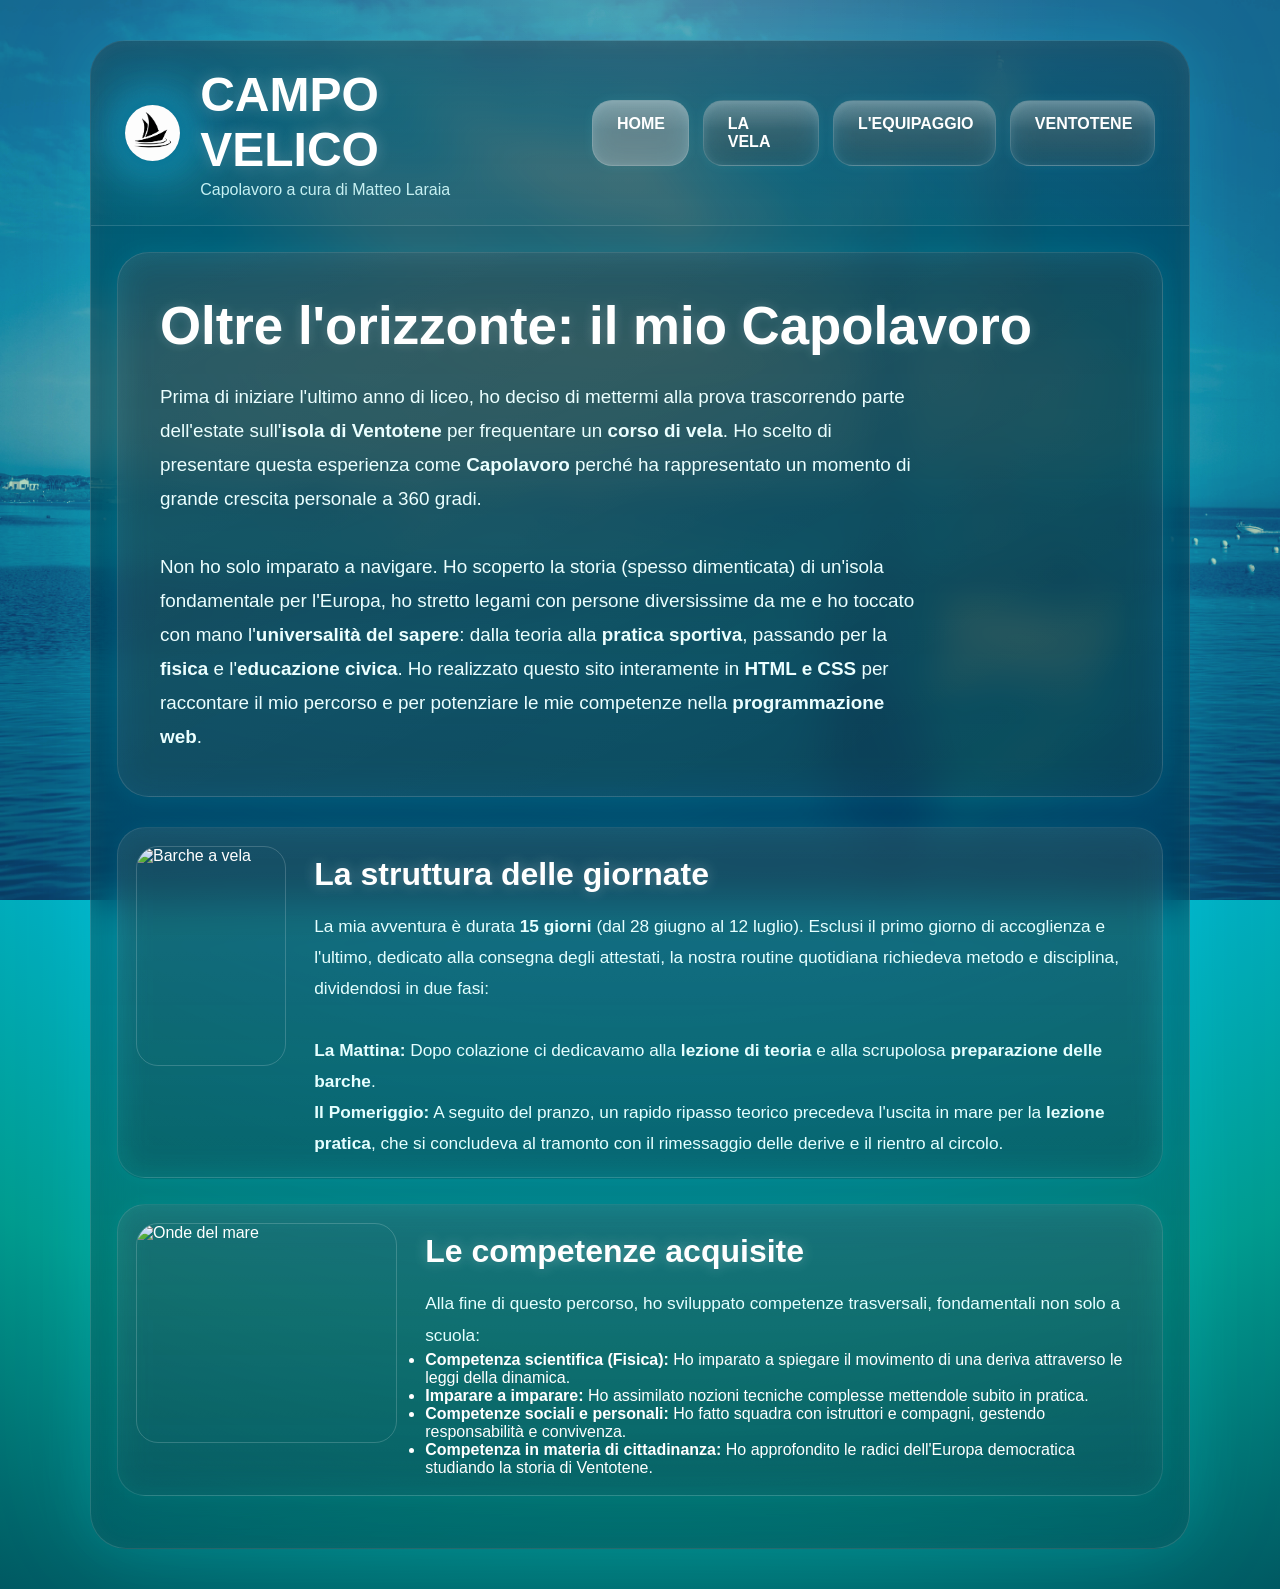
==== commit 40150a34: "Update index.html" ====
--- a/index.html
+++ b/index.html
@@ -3,272 +3,71 @@
   <head>
     <meta charset="UTF-8" />
     <meta name="viewport" content="width=device-width, initial-scale=1.0" />
-    <title>Campo Velico</title>
+    <title>Capolavoro - Home</title>
     <link rel="stylesheet" href="index.css" />
   </head>
 
   <body>
-<!-- INTRO ANIMATION -->
-<div class="intro">
-  <div class="zoom-scene">
-  <div class="intro-grid">
-  <div></div>
-  <div></div>
-  <div></div>
-  <div></div>
-  <div></div>
-  <div></div>
-  <div></div>
-  <div></div>
-  <div></div>
-</div>
-    <img src="Logo Intro.png" alt="Logo" class="intro-logo" />
-  </div>
-</div>
+    <!-- INTRO ANIMATION: Il logo fa da "buco" in questo livello -->
+    <div class="intro"></div>
+    
     <div class="bg-overlay"></div>
-    <div class="bubble bubble1"></div>
-    <div class="bubble bubble2"></div>
-    <div class="bubble bubble3"></div>
 
     <div class="window">
       <header class="topbar">
         <div class="logo-section">
           <div class="logo-glow">&nbsp;</div>
-
           <div>
-            <h1>CAMPO&nbsp;&nbsp;</h1>
-            <h1>VELICO&nbsp; </h1>
-<p>A cura di Matteo Laraia</p>
+            <h1>CAMPO VELICO&nbsp;&nbsp;</h1>
+            <p>Capolavoro a cura di Matteo Laraia</p>
           </div>
         </div>
 
         <nav>
-          <a href="#">STORIA&nbsp;</a>
-          <a href="#">ARCHITETTURA</a>
-          <a href="#">AERO</a>
-          <a href="#">FUTURO</a>
+          <a href="index.html" style="background: rgba(255,255,255,0.3);">HOME</a>
+          <a href="la-vela.html">LA VELA</a>
+          <a href="equipaggio.html">L'EQUIPAGGIO</a>
+          <a href="ventotene.html">VENTOTENE</a>
         </nav>
       </header>
 
       <div class="layout">
+        <main>
+          <section class="hero">
+            <div class="hero-glow"></div>
+            <h2>Oltre l'orizzonte: il mio Capolavoro</h2>
+            <p>
+              Prima di iniziare l'ultimo anno di liceo, ho deciso di mettermi alla prova trascorrendo parte dell'estate sull'<strong>isola di Ventotene</strong> per frequentare un <strong>corso di vela</strong>. Ho scelto di presentare questa esperienza come <strong>Capolavoro</strong> perché ha rappresentato un momento di grande crescita personale a 360 gradi.
+              <br><br>
+              Non ho solo imparato a navigare. Ho scoperto la storia (spesso dimenticata) di un'isola fondamentale per l'Europa, ho stretto legami con persone diversissime da me e ho toccato con mano l'<strong>universalità del sapere</strong>: dalla teoria alla <strong>pratica sportiva</strong>, passando per la <strong>fisica</strong> e l'<strong>educazione civica</strong>. Ho realizzato questo sito interamente in <strong>HTML e CSS</strong> per raccontare il mio percorso e per potenziare le mie competenze nella <strong>programmazione web</strong>.
+            </p>
+          </section>
 
-        <main>
-<!-- HERO -->
+          <section class="card">
+            <img src="https://images.unsplash.com/photo-1505501869324-4f40f0f4a86a?q=80&w=1200&auto=format&fit=crop" alt="Barche a vela">
+            <div class="card-text">
+              <h3>La struttura delle giornate</h3>
+              <p>
+                La mia avventura è durata <strong>15 giorni</strong> (dal 28 giugno al 12 luglio). Esclusi il primo giorno di accoglienza e l'ultimo, dedicato alla consegna degli attestati, la nostra routine quotidiana richiedeva metodo e disciplina, dividendosi in due fasi:<br><br>
+                <strong>La Mattina:</strong> Dopo colazione ci dedicavamo alla <strong>lezione di teoria</strong> e alla scrupolosa <strong>preparazione delle barche</strong>.<br>
+                <strong>Il Pomeriggio:</strong> A seguito del pranzo, un rapido ripasso teorico precedeva l'uscita in mare per la <strong>lezione pratica</strong>, che si concludeva al tramonto con il rimessaggio delle derive e il rientro al circolo.
+              </p>
+            </div>
+          </section>
 
-<section class="hero" id="home">
-
-<div class="hero-glow"></div>
-
-<h2>FRUTIGER AERO</h2>
-
-<h3>Il futuro eco-tecnologico immaginato dagli anni 2000</h3>
-
-<p>
-Il Frutiger Aero è un’estetica diffusa tra il 2004 e il 2013 che unisce
-tecnologia, natura, vetro, luce e sostenibilità.
-Nato durante l’ottimismo digitale dei primi anni 2000,
-rappresentava un futuro armonioso tra uomo e tecnologia.
-</p>
-
-</section>
-
-<!-- ORIGINI -->
-
-<section class="immersive-section" id="origini">
-
-<div class="section-text">
-
-<h2>ORIGINI</h2>
-
-<p>
-Il Frutiger Aero nasce nei primi anni 2000 con la diffusione di internet,
-dei computer moderni e dell’ottimismo tecnologico.
-La società immaginava un futuro sostenibile dove natura e tecnologia convivessero armoniosamente.
-</p>
-
-<p>
-Per questo compaiono vetro, acqua, cieli azzurri,
-superfici lucide, curve morbide e design eco-tecnologico.
-</p>
-
-</div>
-
-<div class="section-image">
-
-<img src="https://images.unsplash.com/photo-1494526585095-c41746248156?q=80&w=1400&auto=format&fit=crop">
-
-</div>
-
-</section>
-
-<!-- ARCHITETTURA -->
-
-<section class="section-title" id="architettura">
-
-<h2>ARCHITETTURA</h2>
-
-<p>
-Edifici fluidi, sostenibili e luminosi che rappresentano
-l’immaginario futuristico dei primi anni 2000.
-</p>
-
-</section>
-
-<section class="card large-card">
-
-<img src="https://images.unsplash.com/photo-1511818966892-d7d671e672a2?q=80&w=1200&auto=format&fit=crop">
-
-<div class="card-text">
-
-<h3>HEYDAR ALIYEV CENTER</h3>
-
-<h4>Zaha Hadid</h4>
-
-<p>
-Edificio fluido e dinamico con superfici bianche continue
-che sembrano modellate dal vento e dall’acqua.
-</p>
-
-</div>
-
-</section>
-
-<section class="card large-card">
-
-<img src="https://images.unsplash.com/photo-1525625293386-3f8f99389edd?q=80&w=1200&auto=format&fit=crop">
-
-<div class="card-text">
-
-<h3>GARDENS BY THE BAY</h3>
-
-<p>
-Unione tra natura artificiale, sostenibilità e tecnologia futuristica.
-</p>
-
-</div>
-
-</section>
-
-<section class="card large-card">
-
-<img src="https://images.unsplash.com/photo-1479839672679-a46483c0e7c8?q=80&w=1200&auto=format&fit=crop">
-
-<div class="card-text">
-
-<h3>AQUA TOWER</h3>
-
-<p>
-Grattacielo ispirato al movimento dell’acqua
-con balconi ondulati e organici.
-</p>
-
-</div>
-
-</section>
-
-<section class="card large-card">
-
-<img src="https://images.unsplash.com/photo-1518005020951-eccb494ad742?q=80&w=1200&auto=format&fit=crop">
-
-<div class="card-text">
-
-<h3>MUSEU DO AMANHÃ</h3>
-
-<p>
-Museo futuristico dedicato alla sostenibilità
-e al futuro dell’umanità.
-</p>
-
-</div>
-
-</section>
-
-<section class="card large-card">
-
-<img src="https://images.unsplash.com/photo-1486406146926-c627a92ad1ab?q=80&w=1200&auto=format&fit=crop">
-
-<div class="card-text">
-
-<h3>SONGDO SMART CITY</h3>
-
-<p>
-Città intelligente costruita per rappresentare
-un futuro sostenibile e tecnologico.
-</p>
-
-</div>
-
-</section>
-
-<!-- DESIGN -->
-
-<section class="section-title" id="design">
-
-<h2>DESIGN</h2>
-
-<p>
-Tecnologia resa più umana attraverso trasparenze,
-luci morbide e superfici accessibili.
-</p>
-
-</section>
-
-<div class="design-grid">
-
-<div class="design-card">
-
-<img src="https://upload.wikimedia.org/wikipedia/commons/7/7b/IMac_G3_Bondi_Blue%2C_graphite%2C_flower_power%2C_indigo.jpg">
-
-<h3>iMac G3</h3>
-
-</div>
-
-<div class="design-card">
-
-<img src="https://upload.wikimedia.org/wikipedia/commons/0/05/Sony_Vaio.jpg">
-
-<h3>Sony VAIO</h3>
-
-</div>
-
-<div class="design-card">
-
-<img src="https://upload.wikimedia.org/wikipedia/commons/0/03/Xbox-360-Pro-wController.jpg">
-
-<h3>Xbox 360</h3>
-
-</div>
-
-</div>
-
-<!-- RITORNO -->
-
-<section class="return-section" id="ritorno">
-
-<h2>IL RITORNO DEL FRUTIGER AERO</h2>
-
-<p>
-Negli anni 2020 il Frutiger Aero ritorna grazie alla nostalgia online.
-Molti giovani vedono questa estetica come il simbolo
-di un futuro più positivo e meno freddo rispetto alla tecnologia moderna.
-</p>
-
-</section>
-
-<!-- FINALE -->
-
-<section class="final-section">
-
-<h2>
-“Il Frutiger Aero non rappresenta solo un’estetica.”
-</h2>
-
-<p>
-Rappresenta il sogno di un futuro dove uomo,
-natura e tecnologia convivono armoniosamente.
-</p>
-
-</section>
+          <section class="card">
+            <img src="https://images.unsplash.com/photo-1494526585095-c41746248156?q=80&w=1400&auto=format&fit=crop" alt="Onde del mare">
+            <div class="card-text">
+              <h3>Le competenze acquisite</h3>
+              <p>Alla fine di questo percorso, ho sviluppato competenze trasversali, fondamentali non solo a scuola:</p>
+              <ul>
+                <li><strong>Competenza scientifica (Fisica):</strong> Ho imparato a spiegare il movimento di una deriva attraverso le leggi della dinamica.</li>
+                <li><strong>Imparare a imparare:</strong> Ho assimilato nozioni tecniche complesse mettendole subito in pratica.</li>
+                <li><strong>Competenze sociali e personali:</strong> Ho fatto squadra con istruttori e compagni, gestendo responsabilità e convivenza.</li>
+                <li><strong>Competenza in materia di cittadinanza:</strong> Ho approfondito le radici dell'Europa democratica studiando la storia di Ventotene.</li>
+              </ul>
+            </div>
+          </section>
         </main>
       </div>
     </div>
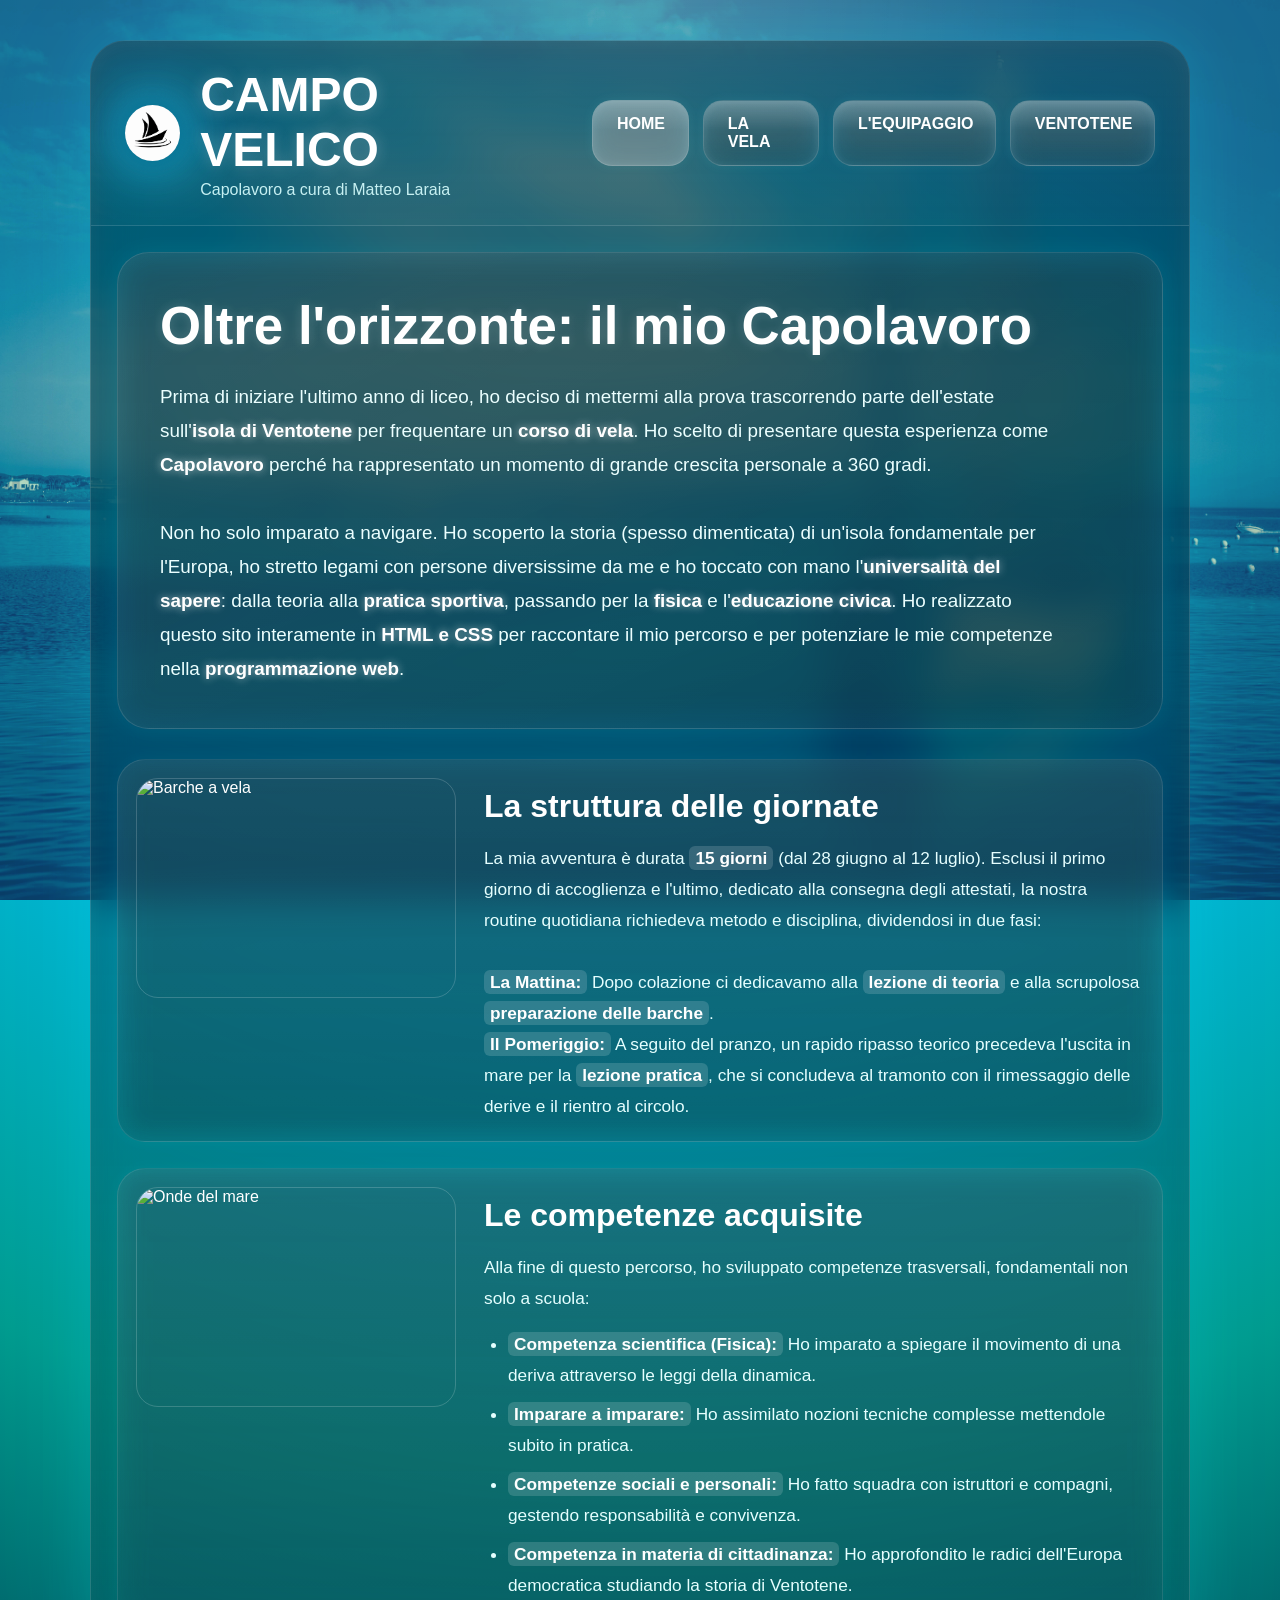
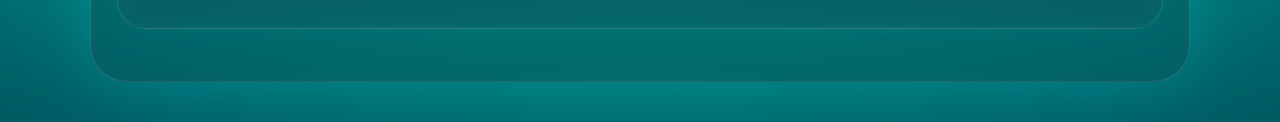
==== commit 9e8cc6a5: "Update index.html" ====
--- a/index.html
+++ b/index.html
@@ -8,8 +8,10 @@
   </head>
 
   <body>
-    <!-- INTRO ANIMATION: Il logo fa da "buco" in questo livello -->
-    <div class="intro"></div>
+ <!-- INTRO ANIMATION -->
+    <div class="intro">
+      <img src="Logo Intro.png" alt="Logo Door" class="intro-door">
+    </div>
     
     <div class="bg-overlay"></div>
 
--- a/index.css
+++ b/index.css
@@ -5,284 +5,10 @@
 }
 
 body {
-  font-family: Trebuchet MS, sans-serif;
+  font-family: 'Trebuchet MS', sans-serif;
   min-height: 100vh;
   overflow-x: hidden;
   color: white;
-
-  background: radial-gradient(
-    circle at top,
-    #d8fff6 0%,
-    #7ee8ff 18%,
-    #3ccfff 40%,
-    #1bd59d 70%,
-    #006d77 100%
-  );
-
-  position: relative;
-}
-
-/* ===== CONTENITORE ===== */
-
-.window {
-  width: 1100px;
-  margin: 40px auto;
-
-  border-radius: 38px;
-
-  background: linear-gradient(
-    to bottom,
-    rgba(255, 255, 255, 0.14),
-    rgba(255, 255, 255, 0.05)
-  );
-
-  backdrop-filter: blur(24px) saturate(1.8);
-
-  -webkit-backdrop-filter: blur(24px) saturate(1.8);
-
-  border: 1px solid rgba(255, 255, 255, 0.28);
-
-  box-shadow: 0 0 70px rgba(0, 255, 255, 0.18),
-    0 0 120px rgba(0, 255, 170, 0.12), inset 0 0 35px rgba(255, 255, 255, 0.1);
-
-  overflow: hidden;
-}
-
-/* ===== HEADER ===== */
-
-.topbar {
-  display: flex;
-  justify-content: space-between;
-  align-items: center;
-
-  padding: 26px 34px;
-
-  background: linear-gradient(
-    to bottom,
-    rgba(255, 255, 255, 0.22),
-    rgba(255, 255, 255, 0.05)
-  );
-
-  border-bottom: 1px solid rgba(255, 255, 255, 0.2);
-}
-
-.logo-section {
-  display: flex;
-  align-items: center;
-  gap: 20px;
-}
-
-.logo-glow {
-  width: 56px;
-  height: 56px;
-  border-radius: 50%;
-
-  background: url("Logo.png");
-
-  box-shadow: 0 0 40px #05c3f7, 0 0 70px #016c8a, 0 0 90px #4ed8ff;
-}
-
-.logo-section h1 {
-  font-size: 3rem;
-  font-weight: bold;
-
-  text-shadow: 0 0 20px rgba(255, 255, 255, 0.45),
-    0 0 35px rgba(120, 255, 255, 0.2);
-}
-
-.logo-section p {
-  opacity: 0.9;
-  margin-top: 4px;
-}
-
-/* ===== MENU TOP ===== */
-
-nav {
-  display: flex;
-  gap: 14px;
-}
-
-nav a {
-  text-decoration: none;
-  color: white;
-
-  padding: 14px 24px;
-
-  border-radius: 20px;
-
-  background: linear-gradient(
-    to bottom,
-    rgba(255, 255, 255, 0.3),
-    rgba(255, 255, 255, 0.08)
-  );
-
-  backdrop-filter: blur(18px) saturate(1.8);
-
-  -webkit-backdrop-filter: blur(18px) saturate(1.8);
-
-  border: 1px solid rgba(255, 255, 255, 0.34);
-
-  box-shadow: 0 0 20px rgba(120, 255, 255, 0.16),
-    inset 0 1px 14px rgba(255, 255, 255, 0.3);
-
-  transition: 0.3s;
-
-  position: relative;
-  overflow: hidden;
-
-  font-weight: bold;
-}
-
-nav a::before {
-  content: "";
-
-  position: absolute;
-
-  left: 0;
-  right: 0;
-  top: 0;
-
-  height: 48%;
-
-  background: linear-gradient(
-    to bottom,
-    rgba(255, 255, 255, 0.42),
-    transparent
-  );
-}
-
-nav a:hover {
-  transform: translateY(-3px) scale(1.03);
-
-  background: linear-gradient(
-    to bottom,
-    rgba(255, 255, 255, 0.38),
-    rgba(120, 255, 240, 0.1)
-  );
-}
-
-/* ===== LAYOUT ===== */
-
-.content {
-  display: flex;
-}
-
-/* ===== MAIN ===== */
-
-main {
-  flex: 1;
-  padding: 26px;
-}
-
-/* ===== HERO ===== */
-
-.hero {
-  padding: 42px;
-
-  border-radius: 34px;
-
-  margin-bottom: 30px;
-
-  background: linear-gradient(
-    to bottom right,
-    rgba(255, 255, 255, 0.18),
-    rgba(255, 255, 255, 0.05)
-  );
-
-  backdrop-filter: blur(24px) saturate(1.7);
-
-  border: 1px solid rgba(255, 255, 255, 0.25);
-
-  box-shadow: 0 0 40px rgba(0, 255, 255, 0.14),
-    inset 0 0 20px rgba(255, 255, 255, 0.12);
-
-  position: relative;
-  overflow: hidden;
-}
-
-.hero h2 {
-  font-size: 3.3rem;
-  margin-bottom: 24px;
-
-  text-shadow: 0 0 18px rgba(255, 255, 255, 0.4),
-    0 0 28px rgba(120, 255, 255, 0.18);
-}
-
-.hero p {
-  font-size: 1.2rem;
-  line-height: 1.8;
-  max-width: 760px;
-}
-
-/* ===== CARD ===== */
-
-.card {
-  display: flex;
-  gap: 28px;
-
-  padding: 18px;
-
-  border-radius: 30px;
-
-  margin-bottom: 26px;
-
-  background: linear-gradient(
-    to bottom,
-    rgba(255, 255, 255, 0.15),
-    rgba(255, 255, 255, 0.04)
-  );
-
-  backdrop-filter: blur(22px) saturate(1.8);
-
-  border: 1px solid rgba(255, 255, 255, 0.24);
-
-  box-shadow: 0 0 35px rgba(0, 255, 255, 0.12),
-    inset 0 0 18px rgba(255, 255, 255, 0.1);
-
-  transition: 0.35s;
-}
-
-.card:hover {
-  transform: translateY(-5px) scale(1.01);
-}
-
-.card img {
-  width: 320px;
-  height: 220px;
-  object-fit: cover;
-
-  border-radius: 24px;
-
-  border: 1px solid rgba(255, 255, 255, 0.3);
-}
-
-.card-text {
-  padding-top: 10px;
-}
-
-.card-text h3 {
-  font-size: 2.1rem;
-  margin-bottom: 18px;
-
-  text-shadow: 0 0 14px rgba(255, 255, 255, 0.3);
-}
-
-.card-text p {
-  line-height: 1.8;
-  font-size: 1.1rem;
-}
-* {
-  margin: 0;
-  padding: 0;
-  box-sizing: border-box;
-}
-
-body {
-  font-family: Trebuchet MS, sans-serif;
-  min-height: 100vh;
-  overflow-x: hidden;
-  color: white;
-
   background: radial-gradient(
     circle at top,
     #92f0ff 0%,
@@ -291,87 +17,66 @@
     #009c8f 80%,
     #005962 100%
   );
-
   position: relative;
 }
 
 /* ===== SFONDO NATURA ===== */
-
 .bg-overlay {
   position: fixed;
   inset: 0;
-
-  background: url("Background.jpg") 
-    center/cover no-repeat;
-
+  background: url("Background.jpg") center/cover no-repeat;
   opacity: 0.70;
-
   filter: saturate(1.4) brightness(1.0) contrast(0.9);
-
   z-index: -5;
 }
 
 /* ===== GLOW GENERALE ===== */
-
 body::after {
   content: "";
   position: fixed;
   inset: 0;
-
   background: radial-gradient(
     circle at top,
     rgba(255, 255, 255, 0.12),
     transparent 40%
   );
-
   pointer-events: none;
   z-index: -4;
 }
 
 /* ===== FINESTRA PRINCIPALE ===== */
-
 .window {
   width: 1100px;
   margin: 40px auto;
-
   border-radius: 36px;
-
   background: linear-gradient(
     to bottom,
     rgba(0, 40, 50, 0.55),
     rgba(0, 70, 80, 0.38)
   );
-
   backdrop-filter: blur(20px) saturate(1.4);
-
+  -webkit-backdrop-filter: blur(20px) saturate(1.4);
   border: 1px solid rgba(255, 255, 255, 0.15);
-
   box-shadow: 0 0 60px rgba(0, 255, 255, 0.15),
     0 0 120px rgba(0, 180, 255, 0.08), inset 0 0 20px rgba(255, 255, 255, 0.04);
-
   overflow: hidden;
 }
 
 /* ===== HEADER ===== */
-
 .topbar {
   display: flex;
   justify-content: space-between;
   align-items: center;
-
   padding: 26px 34px;
-
   background: linear-gradient(
     to bottom,
     rgba(255, 255, 255, 0.08),
     rgba(255, 255, 255, 0.02)
   );
-
   border-bottom: 1px solid rgba(255, 255, 255, 0.08);
 }
 
 /* ===== LOGO ===== */
-
 .logo-section {
   display: flex;
   align-items: center;
@@ -382,10 +87,8 @@
   width: 56px;
   height: 56px;
   border-radius: 50%;
-
   background: url("Logo.png");
-  background-size: cover;	
-
+  background-size: cover;    
   box-shadow: 0 0 25px #016a8a, 0 0 45px #1690b5, 0 0 65px #29d8ff;
 }
 
@@ -393,8 +96,8 @@
   font-size: 3rem;
   font-weight: bold;
   color: white;
-
   text-shadow: 0 0 15px rgba(255, 255, 255, 0.25);
+  display: inline-block;
 }
 
 .logo-section p {
@@ -404,7 +107,6 @@
 }
 
 /* ===== MENU TOP ===== */
-
 nav {
   display: flex;
   gap: 14px;
@@ -413,43 +115,30 @@
 nav a {
   text-decoration: none;
   color: white;
-
   padding: 14px 24px;
-
   border-radius: 20px;
-
   background: linear-gradient(
     to bottom,
     rgba(255, 255, 255, 0.18),
     rgba(255, 255, 255, 0.05)
   );
-
   backdrop-filter: blur(14px);
-
   border: 1px solid rgba(255, 255, 255, 0.16);
-
   box-shadow: 0 0 12px rgba(120, 255, 255, 0.08),
     inset 0 1px 8px rgba(255, 255, 255, 0.1);
-
   transition: 0.3s;
-
   position: relative;
   overflow: hidden;
-
   font-weight: bold;
 }
 
 nav a::before {
   content: "";
-
   position: absolute;
-
   left: 0;
   right: 0;
   top: 0;
-
   height: 45%;
-
   background: linear-gradient(
     to bottom,
     rgba(255, 255, 255, 0.18),
@@ -459,7 +148,6 @@
 
 nav a:hover {
   transform: translateY(-3px);
-
   background: linear-gradient(
     to bottom,
     rgba(255, 255, 255, 0.25),
@@ -467,123 +155,29 @@
   );
 }
 
-/* ===== LAYOUT ===== */
-
-.content {
-  display: flex;
-}
-
-/* ===== SIDEBAR ===== */
-
-.sidebar {
-  width: 230px;
-
-  padding: 24px;
-
-  background: linear-gradient(
-    to bottom,
-    rgba(255, 255, 255, 0.04),
-    rgba(255, 255, 255, 0.015)
-  );
-
-  border-right: 1px solid rgba(255, 255, 255, 0.06);
-}
-
-.sidebar ul {
-  list-style: none;
-  display: flex;
-  flex-direction: column;
-  gap: 16px;
-}
-
-/* ===== BOTTONI ===== */
-
-.menu-button {
-  padding: 16px 18px;
-
-  border-radius: 22px;
-
-  background: linear-gradient(
-    to bottom,
-    rgba(255, 255, 255, 0.16),
-    rgba(255, 255, 255, 0.04)
-  );
-
-  backdrop-filter: blur(12px);
-
-  border: 1px solid rgba(255, 255, 255, 0.15);
-
-  box-shadow: 0 0 12px rgba(120, 255, 255, 0.06),
-    inset 0 1px 8px rgba(255, 255, 255, 0.1);
-
-  font-weight: bold;
-
-  transition: 0.3s;
-
-  cursor: pointer;
-
-  position: relative;
-  overflow: hidden;
-
-  color: white;
-}
-
-.menu-button::before {
-  content: "";
-
-  position: absolute;
-
-  left: 0;
-  right: 0;
-  top: 0;
-
-  height: 45%;
-
-  background: linear-gradient(
-    to bottom,
-    rgba(255, 255, 255, 0.16),
-    transparent
-  );
-}
-
-.menu-button:hover {
-  transform: translateY(-3px);
-
-  background: linear-gradient(
-    to bottom,
-    rgba(255, 255, 255, 0.22),
-    rgba(255, 255, 255, 0.06)
-  );
-}
-
-/* ===== MAIN ===== */
+/* ===== LAYOUT & MAIN ===== */
+.layout {
+  display: flex;
+}
 
 main {
   flex: 1;
   padding: 26px;
 }
 
-/* ===== HERO ===== */
-
+/* ===== HERO / TITOLI ===== */
 .hero {
   padding: 42px;
-
   border-radius: 32px;
-
   margin-bottom: 30px;
-
   background: linear-gradient(
     to bottom right,
     rgba(255, 255, 255, 0.1),
     rgba(255, 255, 255, 0.03)
   );
-
   backdrop-filter: blur(18px);
-
   border: 1px solid rgba(255, 255, 255, 0.12);
-
   box-shadow: 0 0 25px rgba(0, 255, 255, 0.08);
-
   position: relative;
   overflow: hidden;
 }
@@ -591,44 +185,43 @@
 .hero h2 {
   font-size: 3.3rem;
   margin-bottom: 24px;
-
-  color: white;
-
+  color: white;
   text-shadow: 0 0 12px rgba(255, 255, 255, 0.18);
+}
+
+.hero h3 {
+  font-size: 2rem;
+  color: #ebffff;
+  font-weight: normal;
 }
 
 .hero p {
   font-size: 1.18rem;
   line-height: 1.8;
-  max-width: 760px;
-
+  max-width: 900px;
   color: #ebffff;
 }
 
+.hero strong {
+  color: #ffffff;
+  text-shadow: 0 0 8px rgba(255, 255, 255, 0.6);
+}
+
 /* ===== CARD ===== */
-
 .card {
   display: flex;
   gap: 28px;
-
   padding: 18px;
-
   border-radius: 28px;
-
   margin-bottom: 26px;
-
   background: linear-gradient(
     to bottom,
     rgba(255, 255, 255, 0.09),
     rgba(255, 255, 255, 0.025)
   );
-
   backdrop-filter: blur(16px);
-
   border: 1px solid rgba(255, 255, 255, 0.1);
-
   box-shadow: 0 0 20px rgba(0, 255, 255, 0.06);
-
   transition: 0.35s;
 }
 
@@ -640,120 +233,94 @@
   width: 320px;
   height: 220px;
   object-fit: cover;
-
   border-radius: 22px;
-
   border: 1px solid rgba(255, 255, 255, 0.18);
 }
 
 .card-text {
   padding-top: 10px;
+  flex: 1;
 }
 
 .card-text h3 {
   font-size: 2rem;
   margin-bottom: 18px;
-
   color: white;
 }
 
 .card-text p {
   line-height: 1.8;
   font-size: 1.08rem;
-
   color: #e5ffff;
 }
+
+.card-text strong {
+  color: #ffffff;
+  background: rgba(255, 255, 255, 0.15);
+  padding: 2px 6px;
+  border-radius: 6px;
+}
+
+.card-text ul {
+  margin-top: 15px;
+  padding-left: 24px;
+  color: #e5ffff;
+  font-size: 1.08rem;
+  line-height: 1.8;
+}
+
+.card-text li {
+  margin-bottom: 8px;
+}
+
 /* =========================
-   INTRO ANIMATION
+   INTRO ANIMATION (SOLO HOME)
 ========================= */
-
 .intro {
   position: fixed;
   inset: 0;
+  z-index: 999999;
   display: flex;
   justify-content: center;
   align-items: center;
-
   overflow: hidden;
-
-  z-index: 999999;
-
-  animation: introFade 2.5s forwards;
-}
-
-/* LOGO */
-.intro-logo {
-  width: 140px;
-
-  animation: logoZoom 2.5s cubic-bezier(0.76, 0, 0.24, 1) forwards;
-}
-
-/* WHITE GRID */
-.intro-grid {
-   position: fixed;
-   inset: 0;
-   display: grid;
-   grid-template-columns: repeat(3, 1fr);  
-   grid-template-rows: repeat(3, 1fr);
-   z-index: 9999;
-   pointer-events: none;
-}
-
-.intro-grid div {
-  background: white;
-  animation: gridFade 2.4s ease forwards;
-}
-
-/* center cell transparent */
-.intro-grid div:nth-child(5) {
-  background: transparent;
-}
-
-@keyframes gridFade {
-  0% {
-    opacity: 1;
-  }
-
-  70% {
-    opacity: 1;
-  }
-
-  100% {
-    opacity: 0;
-    visibility: hidden;
-  }
-}
-
-/* ZOOM EFFECT */
-@keyframes logoZoom {
-  0% {
-    transform: scale(4);
-    opacity: 1;
-  }
-
-  70% {
-    transform: scale(10);
-    opacity: 1;
-  }
-
-  100% {
-    transform: scale(40);
-    opacity: 0;
-  }
-}
-
-/* REMOVE INTRO */
-@keyframes introFade {
-  0% {
-	  visibility: visible;
-  }
-
-  99% {
-    visibility: visible;
-  }
-
-  100% {
-    visibility: hidden;
-    pointer-events: none;
-  }
-}+  /* Questa animazione fa sparire il blocco alla fine per farti cliccare sul sito */
+  animation: fadeIntro 3.2s forwards;
+}
+
+.intro-door {
+  /* Imposta l'altezza dell'immagine (puoi abbassarla a 80vh o 90vh se il logo ti sembra troppo gigante all'inizio) */
+  height: 100vh;
+  width: auto;
+  
+  /* IL TRUCCO MAGICO: crea un'ombra bianca spessa 9999 pixel attorno all'immagine. 
+     In questo modo, anche su uno schermo larghissimo, non si vedranno i bordi dell'immagine! */
+  box-shadow: 0 0 0 9999px #ffffff;
+  background-color: transparent;
+  
+  /* Animazione: dura 3 secondi con accelerazione cinematografica */
+  animation: zoomDoor 3s cubic-bezier(0.7, 0, 0.1, 1) forwards;
+}
+
+@keyframes zoomDoor {
+  0% { 
+    transform: scale(1); 
+  }
+  15% { 
+    transform: scale(0.85); /* Piccolo rinculo per prendere slancio */
+  }
+  100% { 
+    transform: scale(150); /* Zoom estremo x150: il buco diventa gigante e ci entriamo! */
+  }
+}
+
+@keyframes fadeIntro {
+  0%, 80% { 
+    opacity: 1; 
+    visibility: visible; 
+  }
+  100% { 
+    opacity: 0; 
+    visibility: hidden; 
+  }
+}
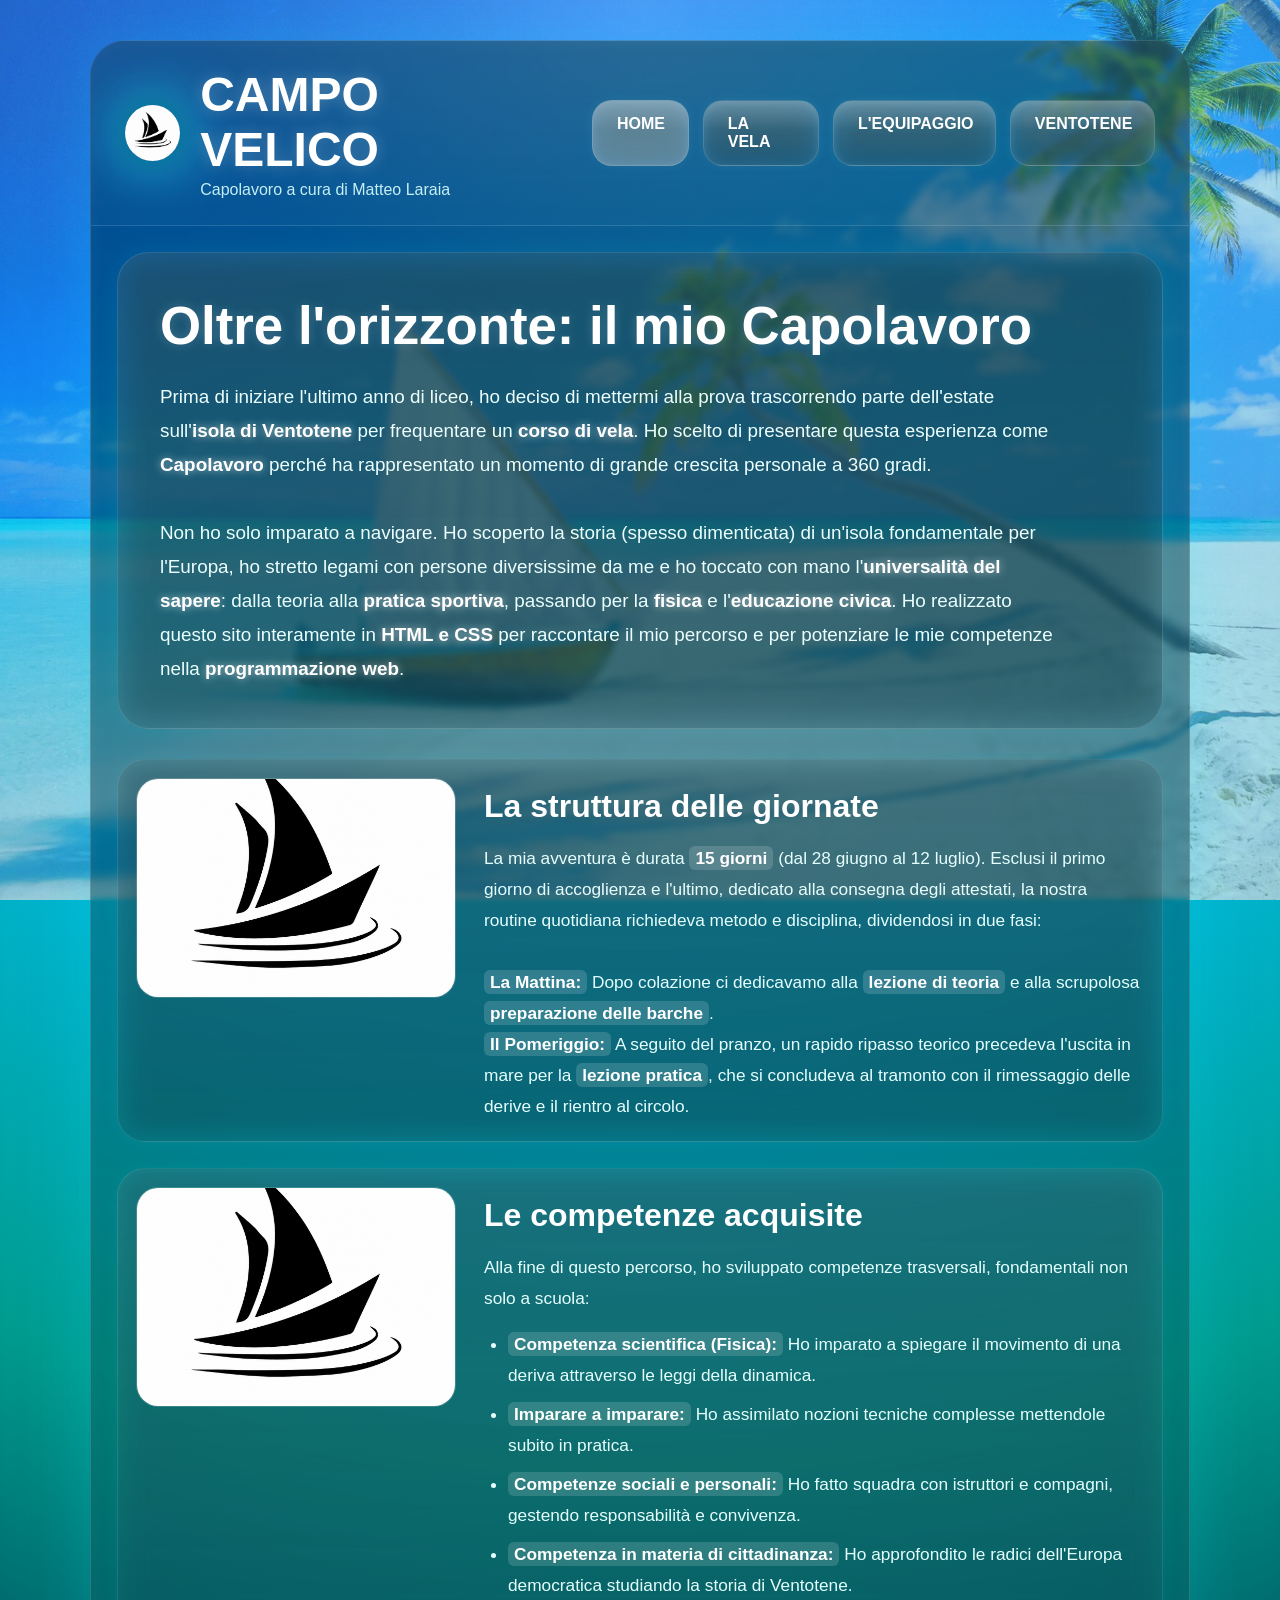
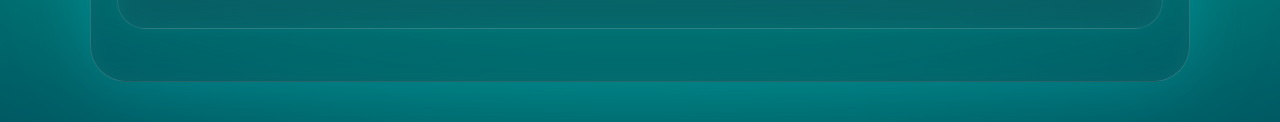
==== commit c3420be5: "Update index.html" ====
--- a/index.html
+++ b/index.html
@@ -46,7 +46,7 @@
           </section>
 
           <section class="card">
-            <img src="https://images.unsplash.com/photo-1505501869324-4f40f0f4a86a?q=80&w=1200&auto=format&fit=crop" alt="Barche a vela">
+            <img src="Logo.png" alt="Barche a vela">
             <div class="card-text">
               <h3>La struttura delle giornate</h3>
               <p>
@@ -58,7 +58,7 @@
           </section>
 
           <section class="card">
-            <img src="https://images.unsplash.com/photo-1494526585095-c41746248156?q=80&w=1400&auto=format&fit=crop" alt="Onde del mare">
+            <img src="Logo.png" alt="Onde del mare">
             <div class="card-text">
               <h3>Le competenze acquisite</h3>
               <p>Alla fine di questo percorso, ho sviluppato competenze trasversali, fondamentali non solo a scuola:</p>
--- a/index.css
+++ b/index.css
@@ -54,7 +54,7 @@
     rgba(0, 40, 50, 0.55),
     rgba(0, 70, 80, 0.38)
   );
-  backdrop-filter: blur(20px) saturate(1.4);
+  backdrop-filter: blur(3px) saturate(1.4);
   -webkit-backdrop-filter: blur(20px) saturate(1.4);
   border: 1px solid rgba(255, 255, 255, 0.15);
   box-shadow: 0 0 60px rgba(0, 255, 255, 0.15),
@@ -304,13 +304,16 @@
 
 @keyframes zoomDoor {
   0% { 
-    transform: scale(1); 
-  }
-  15% { 
-    transform: scale(0.85); /* Piccolo rinculo per prendere slancio */
+    transform: scale(0.85); 
+  }
+  30% { 
+    transform: scale(0.5); /* Piccolo rinculo per prendere slancio */
+  }
+  70% { 
+    transform: scale(500); /* Zoom estremo x150: il buco diventa gigante e ci entriamo! */  
   }
   100% { 
-    transform: scale(150); /* Zoom estremo x150: il buco diventa gigante e ci entriamo! */
+    transform: scale(500); /* Zoom estremo x150: il buco diventa gigante e ci entriamo! */  
   }
 }
 
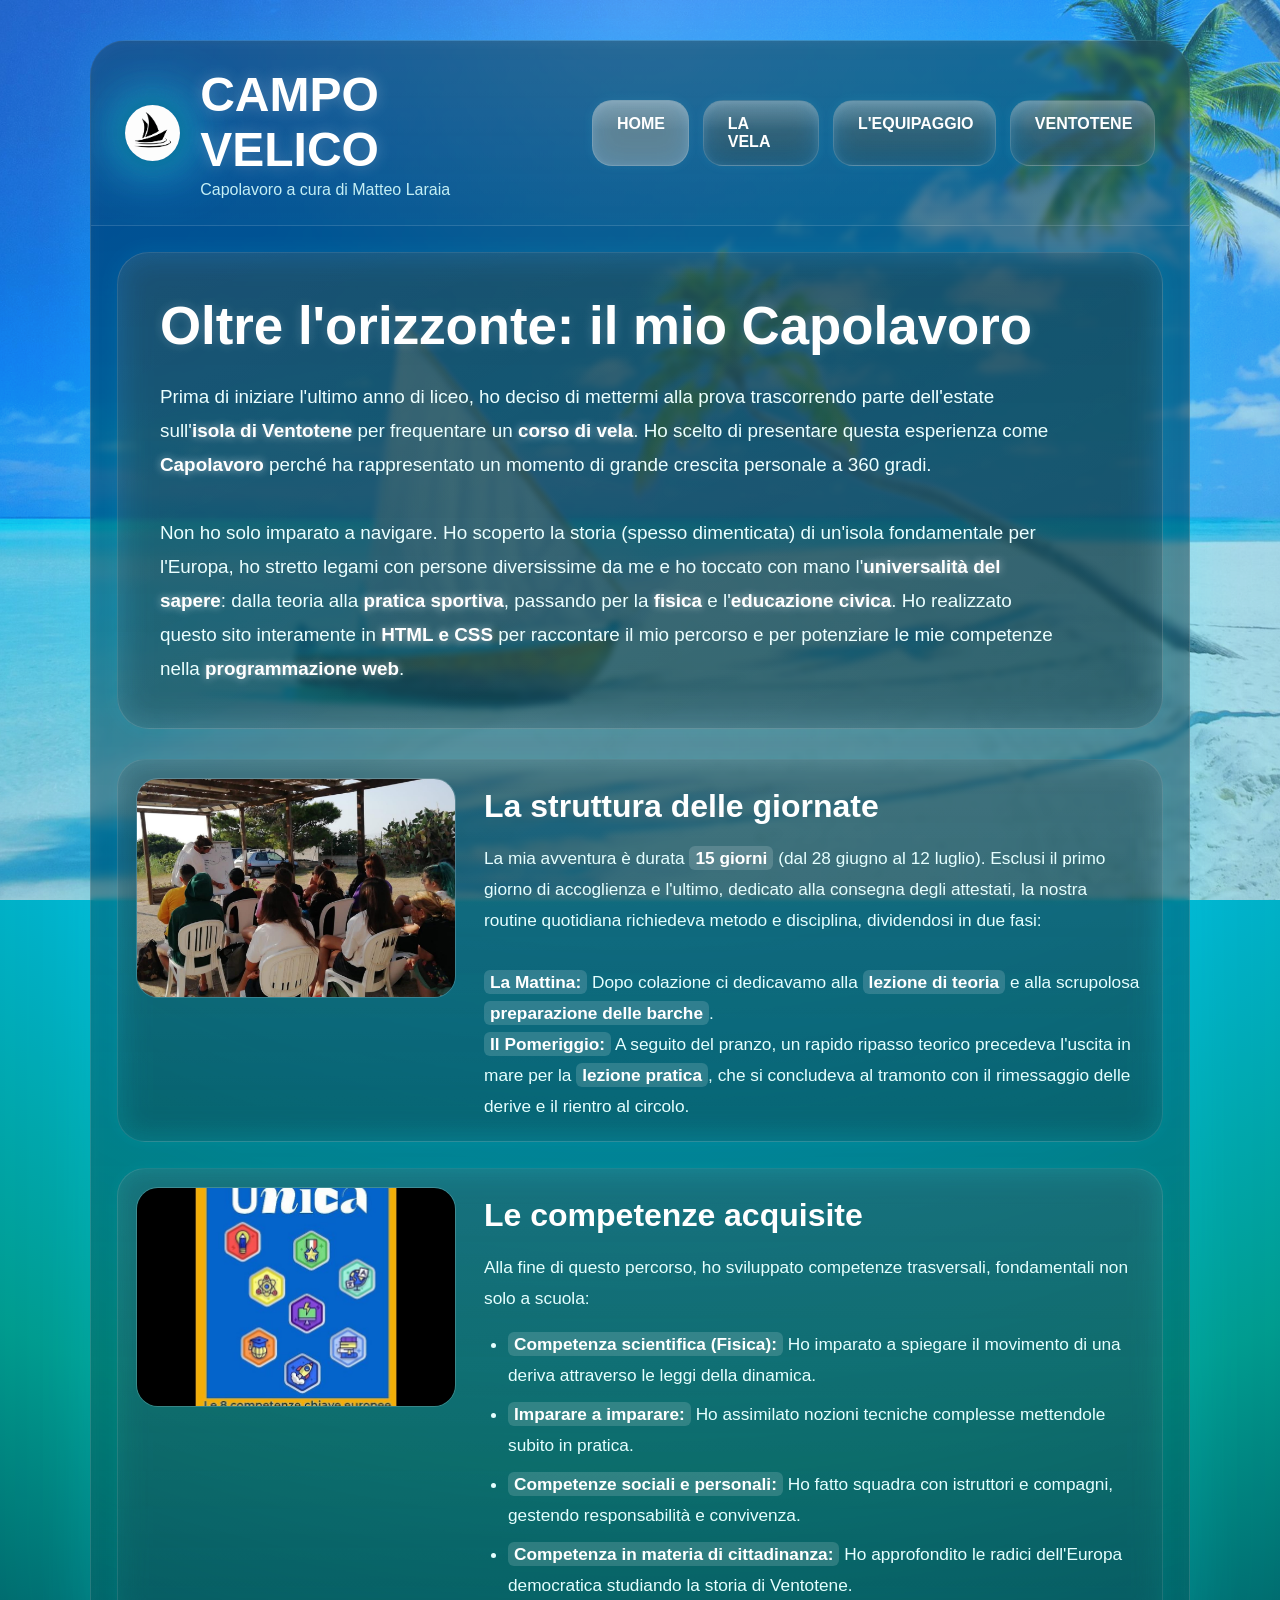
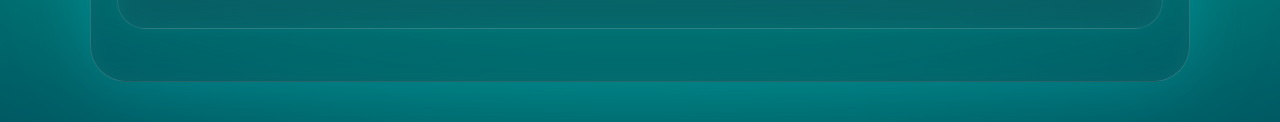
==== commit a6632d1b: "Update index.html" ====
--- a/index.html
+++ b/index.html
@@ -46,7 +46,7 @@
           </section>
 
           <section class="card">
-            <img src="Logo.png" alt="Barche a vela">
+            <img src="lezione-vela.jpeg" alt="Barche a vela">
             <div class="card-text">
               <h3>La struttura delle giornate</h3>
               <p>
@@ -58,7 +58,7 @@
           </section>
 
           <section class="card">
-            <img src="Logo.png" alt="Onde del mare">
+            <img src="competenze.jpg" alt="Onde del mare">
             <div class="card-text">
               <h3>Le competenze acquisite</h3>
               <p>Alla fine di questo percorso, ho sviluppato competenze trasversali, fondamentali non solo a scuola:</p>
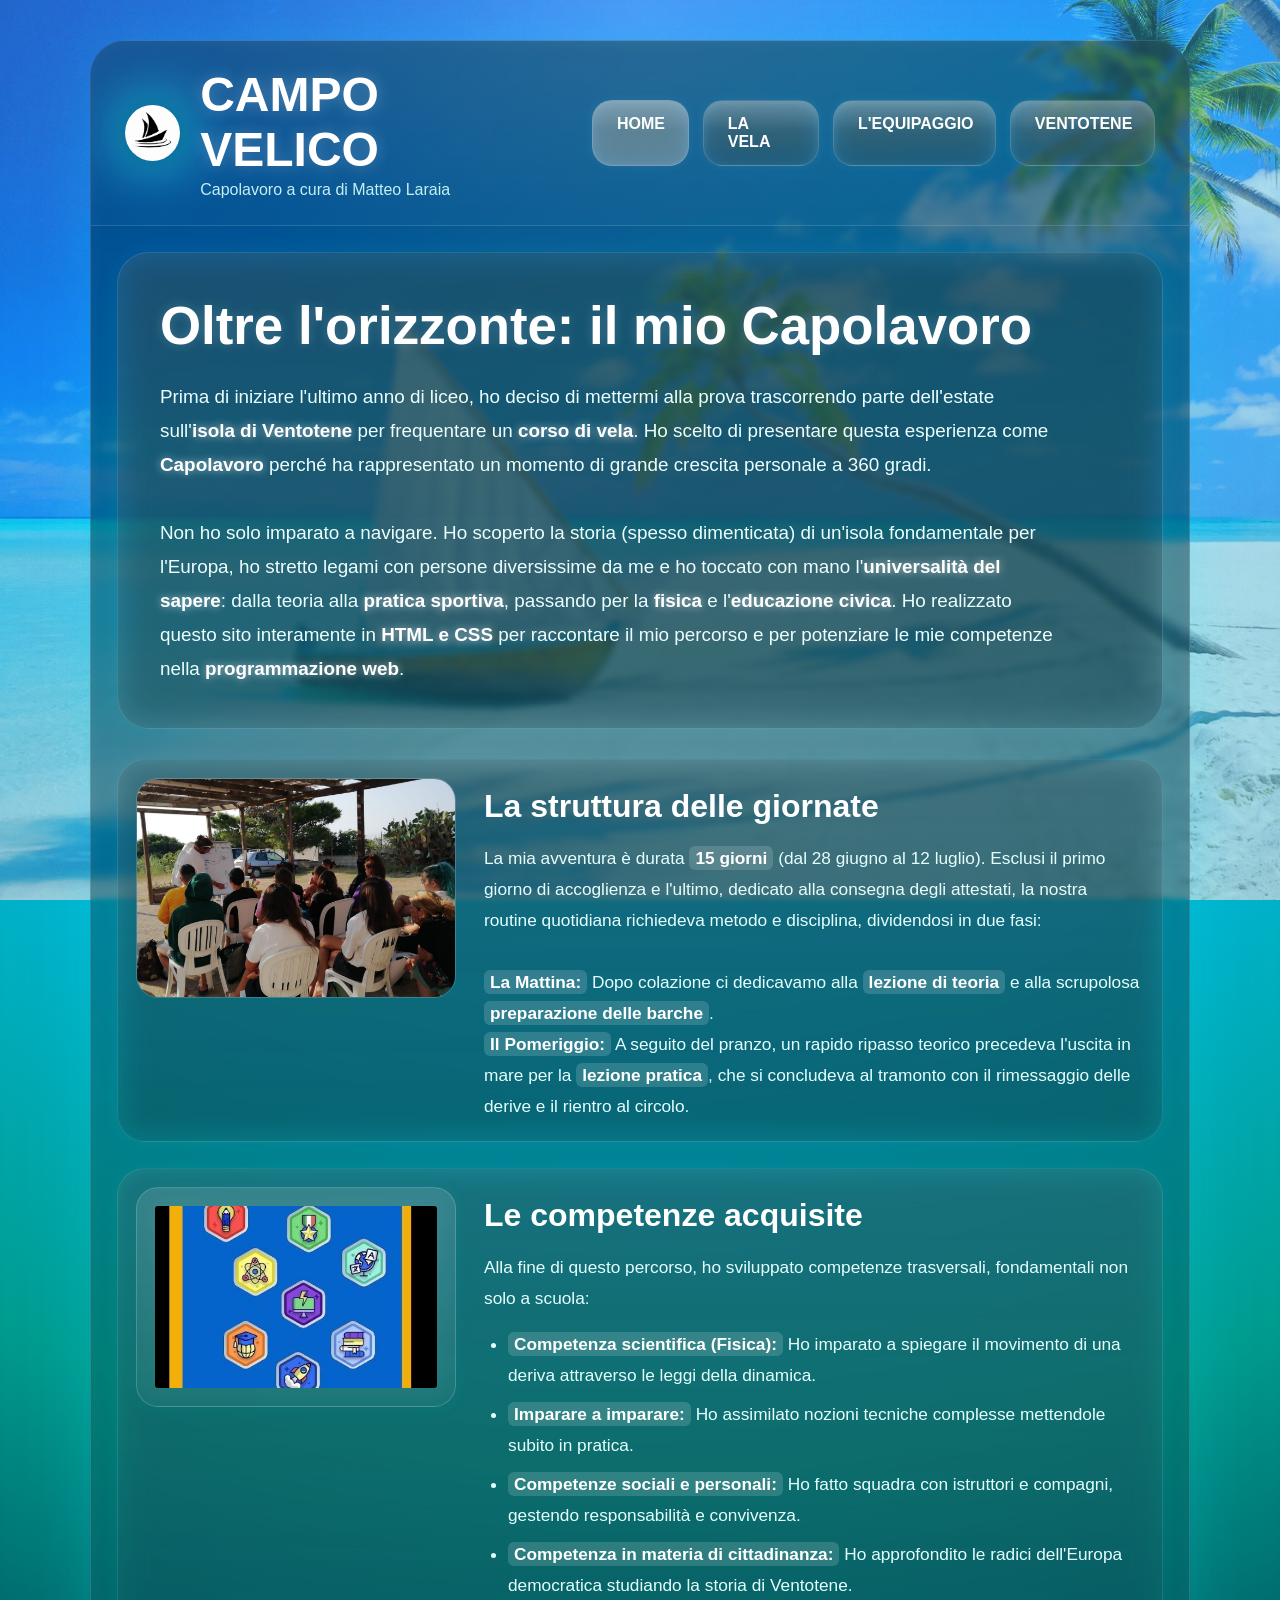
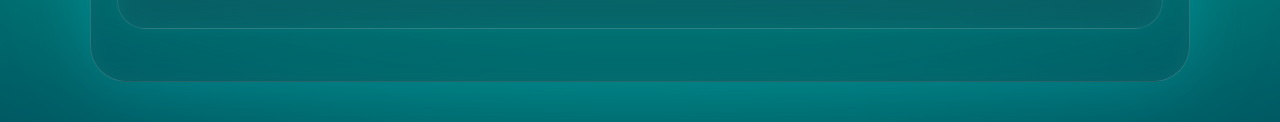
==== commit 422d4bee: "Update index.html" ====
--- a/index.html
+++ b/index.html
@@ -58,7 +58,7 @@
           </section>
 
           <section class="card">
-            <img src="competenze.jpg" alt="Onde del mare">
+            <img src="competenze.jpg" alt="Onde del mare" class="card img2">
             <div class="card-text">
               <h3>Le competenze acquisite</h3>
               <p>Alla fine di questo percorso, ho sviluppato competenze trasversali, fondamentali non solo a scuola:</p>
--- a/index.css
+++ b/index.css
@@ -236,7 +236,13 @@
   border-radius: 22px;
   border: 1px solid rgba(255, 255, 255, 0.18);
 }
-
+.card img2 {
+  width: 220px;
+  height: 320px;
+  object-fit: cover;
+  border-radius: 22px;
+  border: 1px solid rgba(255, 255, 255, 0.18);
+}
 .card-text {
   padding-top: 10px;
   flex: 1;
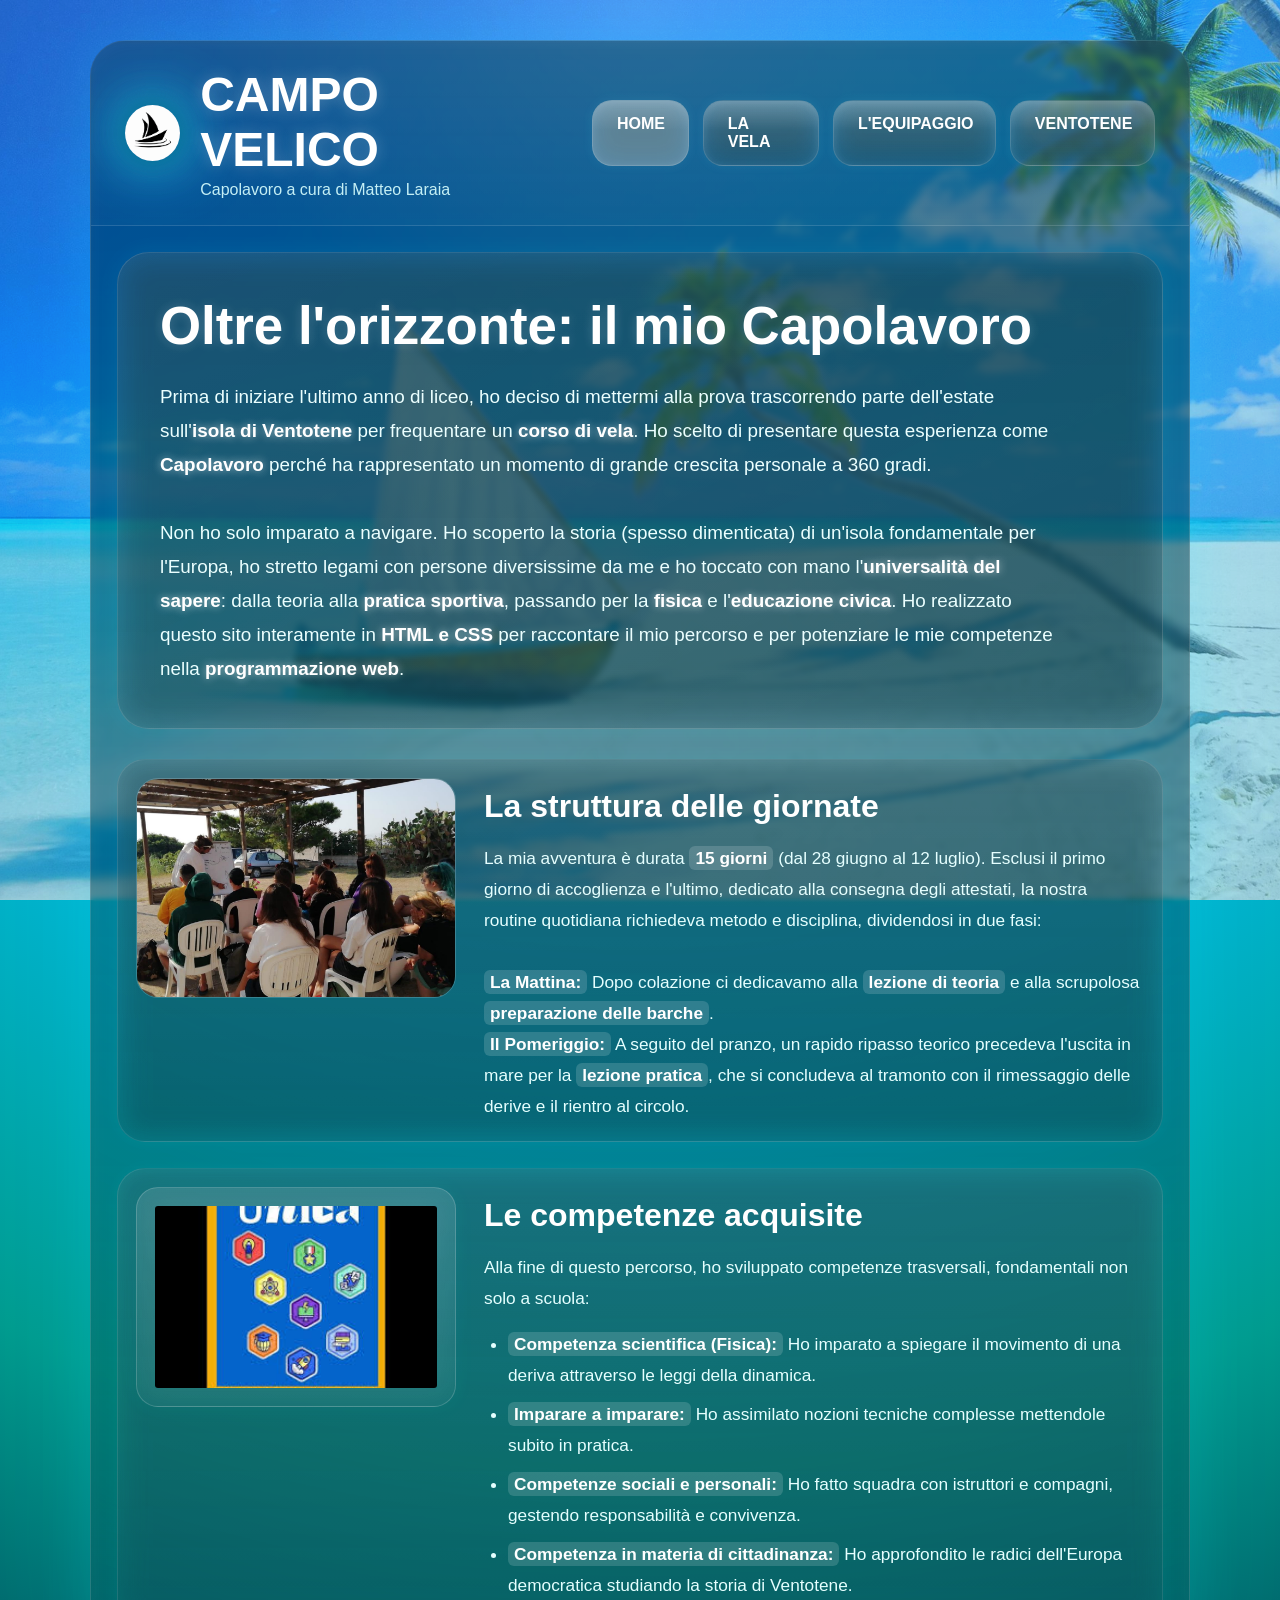
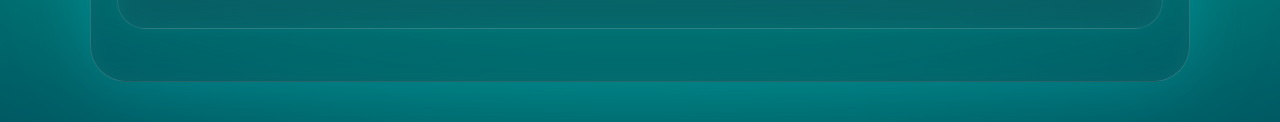
==== commit 7317b734: "Update index.html" ====
--- a/index.html
+++ b/index.html
@@ -58,7 +58,7 @@
           </section>
 
           <section class="card">
-            <img src="competenze.jpg" alt="Onde del mare" class="card img2">
+            <img src="competenze.jpeg" alt="Onde del mare" class="card img2">
             <div class="card-text">
               <h3>Le competenze acquisite</h3>
               <p>Alla fine di questo percorso, ho sviluppato competenze trasversali, fondamentali non solo a scuola:</p>
